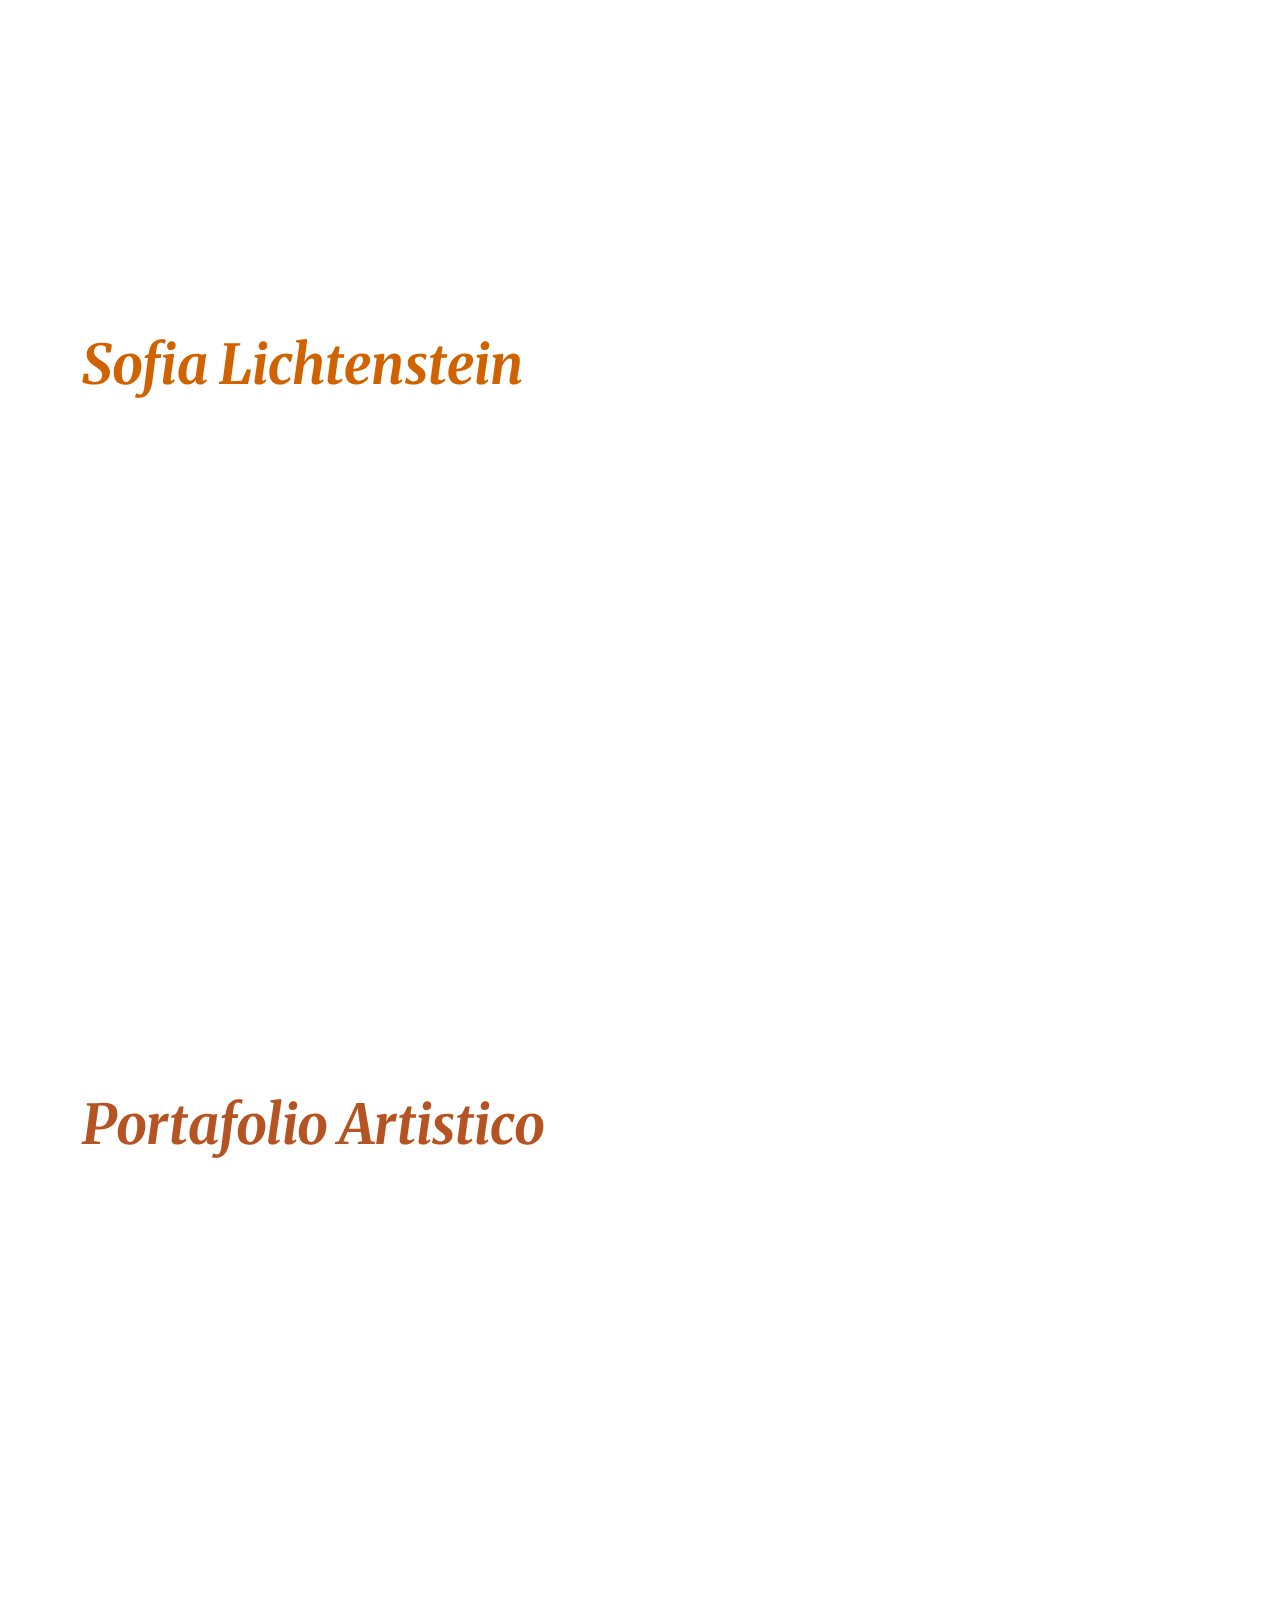
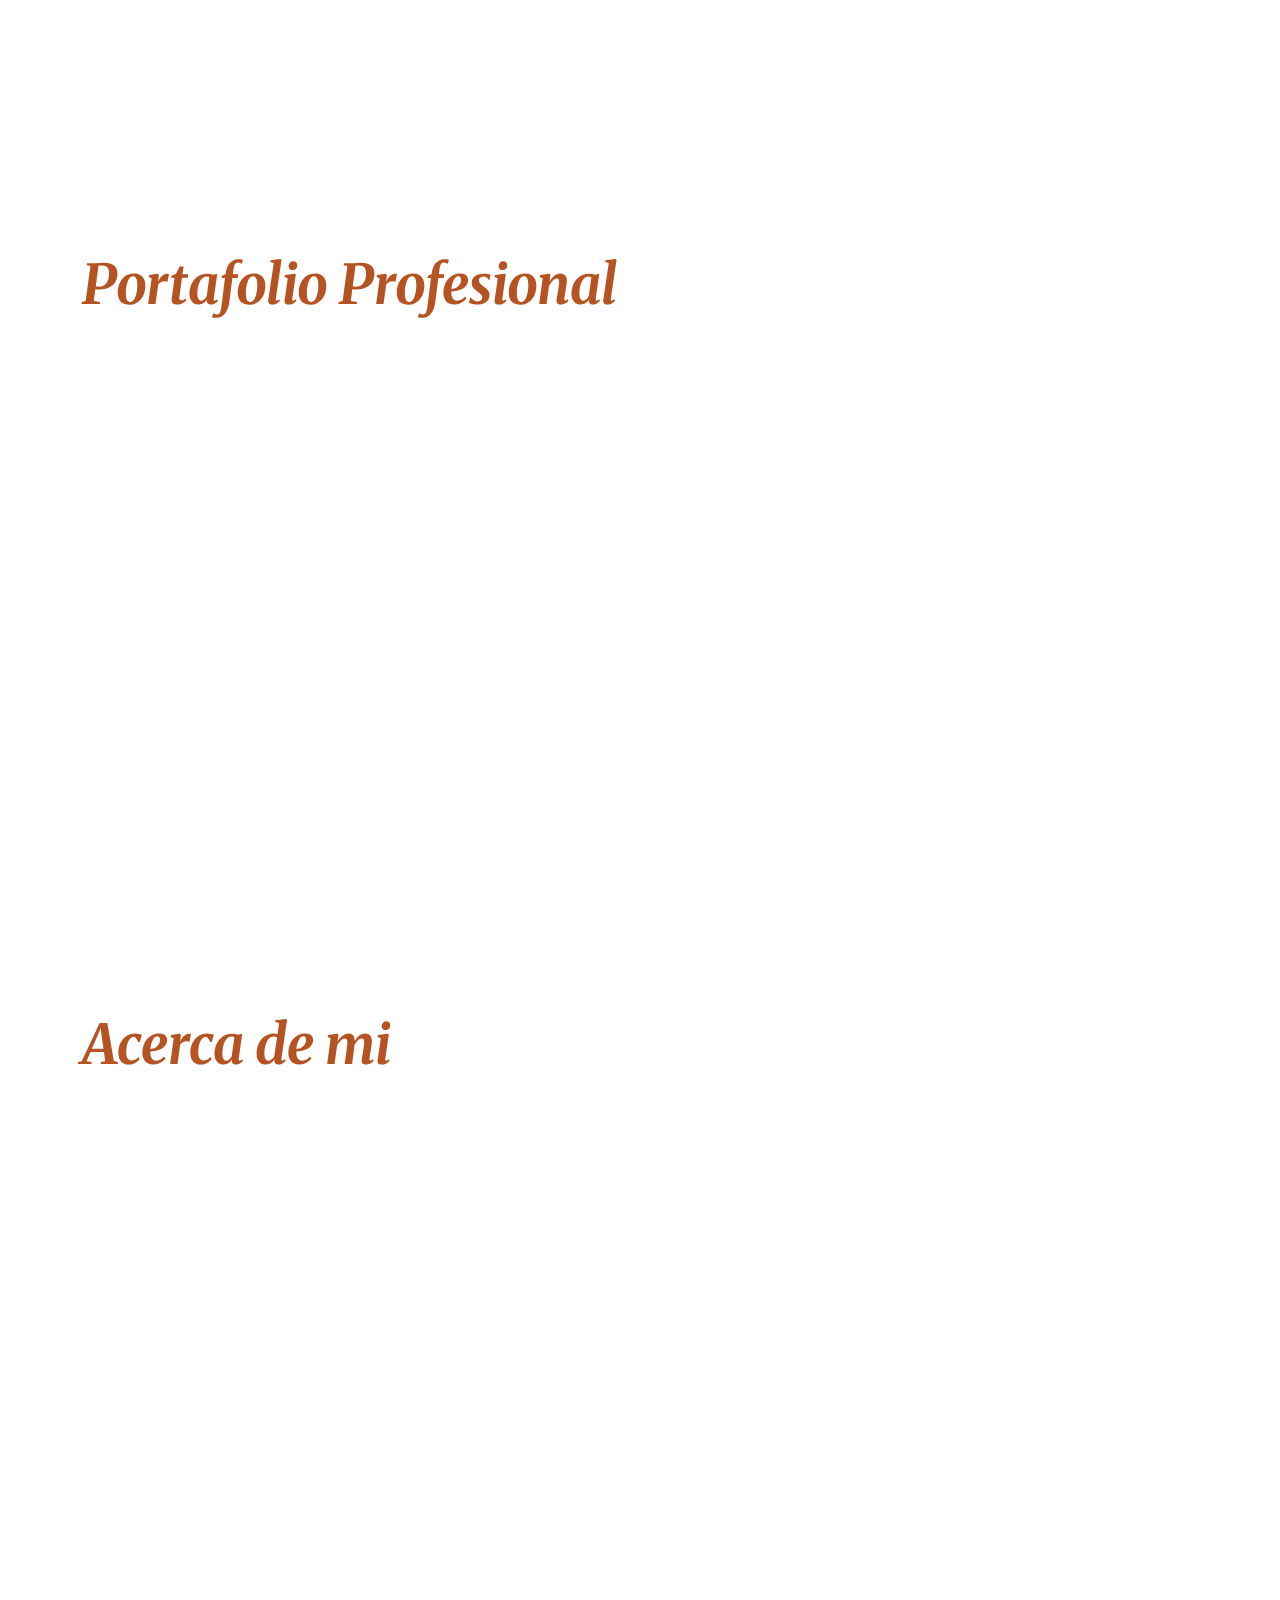
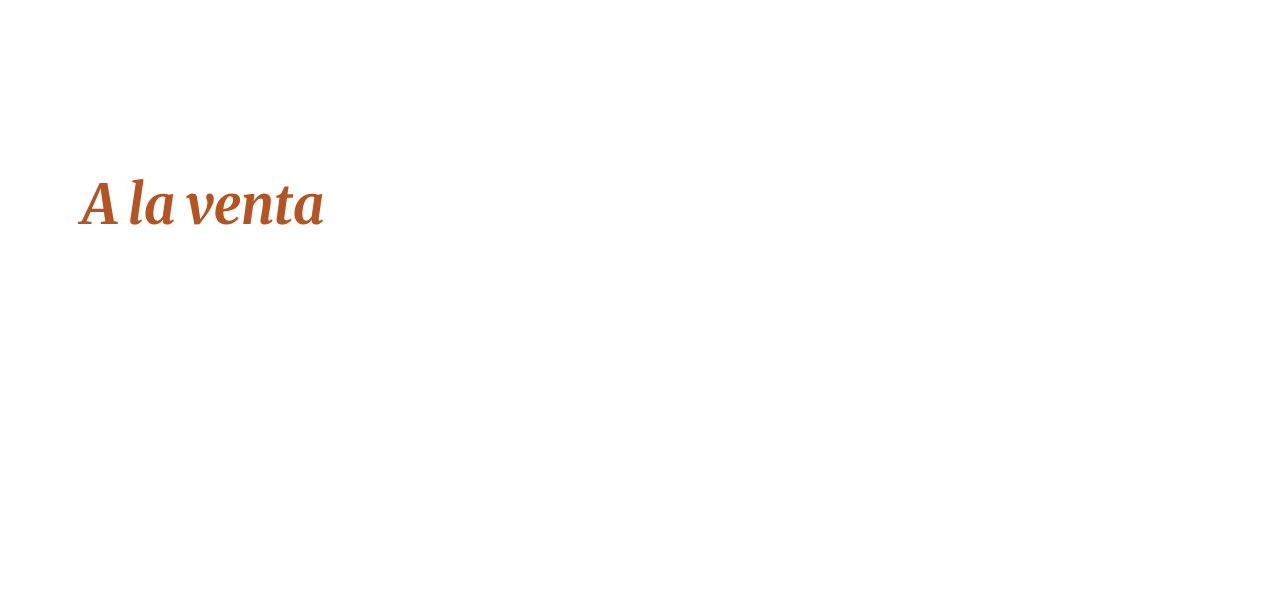
==== index.html @ 2794e17e "good improvement" ====
<!DOCTYPE html>
<html lang="en">
<head>
    <meta charset="UTF-8">
    <meta name="viewport" content="width=device-width, initial-scale=1.0">
    <title>Sofia Lichtenstein - Personal Website</title>
    <link rel="stylesheet" href="index.css">
    <style>
        @import url('https://fonts.googleapis.com/css2?family=EB+Garamond:ital@0;1&display=swap');
        @import url('https://fonts.googleapis.com/css2?family=Merriweather:wght@300&display=swap');
      </style>
</head>
<body>

    <section class="main-header">
        <h1 class="main-title">Sofia Lichtenstein</h1>
    </section>

    <section class="artistic-port">
        <h1 class="artistic-port-title"><a href="art-port.html">Portafolio Artistico</a></h1>
    </section>

    <section class="prof-port">
        <h1 class="prof-port-title"><a href="prof-port.html">Portafolio Profesional</a></h1>
    </section>

    <section class="about-me">
        <h1 class="about-me-title"><a>Acerca de mi</a></h1>
    </section>

    <section class="for-sale">
        <h1 class="for-sale-title"><a>A la venta</a></h1>
    </section>

</body>
</html>
---- index.css ----
* {
    font-style: italic;
}


.main-header {
    background: url(images/s-lich.jpg) center/cover;
    height: 720px;
    color: rgb(209, 98, 0); 
    padding: 20px;
}

.main-title{
    padding-top: 22%;
    padding-left: 5%;
    font-size: 55px;
    font-family: 'Merriweather', serif;
    text-shadow: 15px 3px 1px 1px rgba(0, 0, 0, 0.5);
}

.artistic-port {
    background: url(images/port-arts.JPEG) center/cover;
    height: 720px;
    color: #b55322;
    padding: 20px;
}

.artistic-port-title{

    padding-top: 22%;
    padding-left: 5%;
    font-size: 55px;
    font-family: 'Merriweather', serif;
    text-shadow: 15px 3px 1px 1px rgba(0, 0, 0, 0.5);
}

.prof-port {
    background: url(images/port-prof.JPG) center/cover;
    height: 720px;
    color: #b55322;
    padding: 20px;
}

.prof-port-title{

    padding-top: 22%;
    padding-left: 5%;
    font-size: 55px;
    font-family: 'Merriweather', serif;
    text-shadow: 15px 3px 1px 1px rgba(0, 0, 0, 0.5);
}

.about-me {
    background: url(images/about-me.JPEG) center/cover;
    height: 720px;
    color: #b55322;
    padding: 20px;

}

.about-me-title{

    padding-top: 22%;
    padding-left: 5%;
    font-size: 55px;
    font-family: 'Merriweather', serif;
    text-shadow: 15px 3px 1px 1px rgba(0, 0, 0, 0.5);
}

.for-sale {
    background: url(images/for-sale.JPG) center/cover;
    height: 720px;
    color: #b55322;
    padding: 20px;
}

.for-sale-title{

    padding-top: 22%;
    padding-left: 5%;
    font-size: 55px;
    font-family: 'Merriweather', serif;
    text-shadow: 15px 3px 1px 1px rgba(0, 0, 0, 0.5);
}
body, html {
    margin: 0;
    padding: 0;
  }


@media only screen and (max-width: 600px) {
    .section {
        height: auto;
        padding: 10px;
    }

    /* Adjust other styles as needed for mobile */
    .artistic-port-title, .prof-port-title, .about-me-title, .for-sale-title {
        padding-top: 10%;
        padding-left: 2%;
        font-size: 50px;
    }
    .main-title {
        padding-top: 10%;
        padding-left: 2%;
        font-size: 50px;
    }
}

a {
    text-decoration: none;
    color: inherit;
    transition: color 0.3s ease;
  }

  a:hover {
    color: #007bff;
    cursor: pointer;
  }
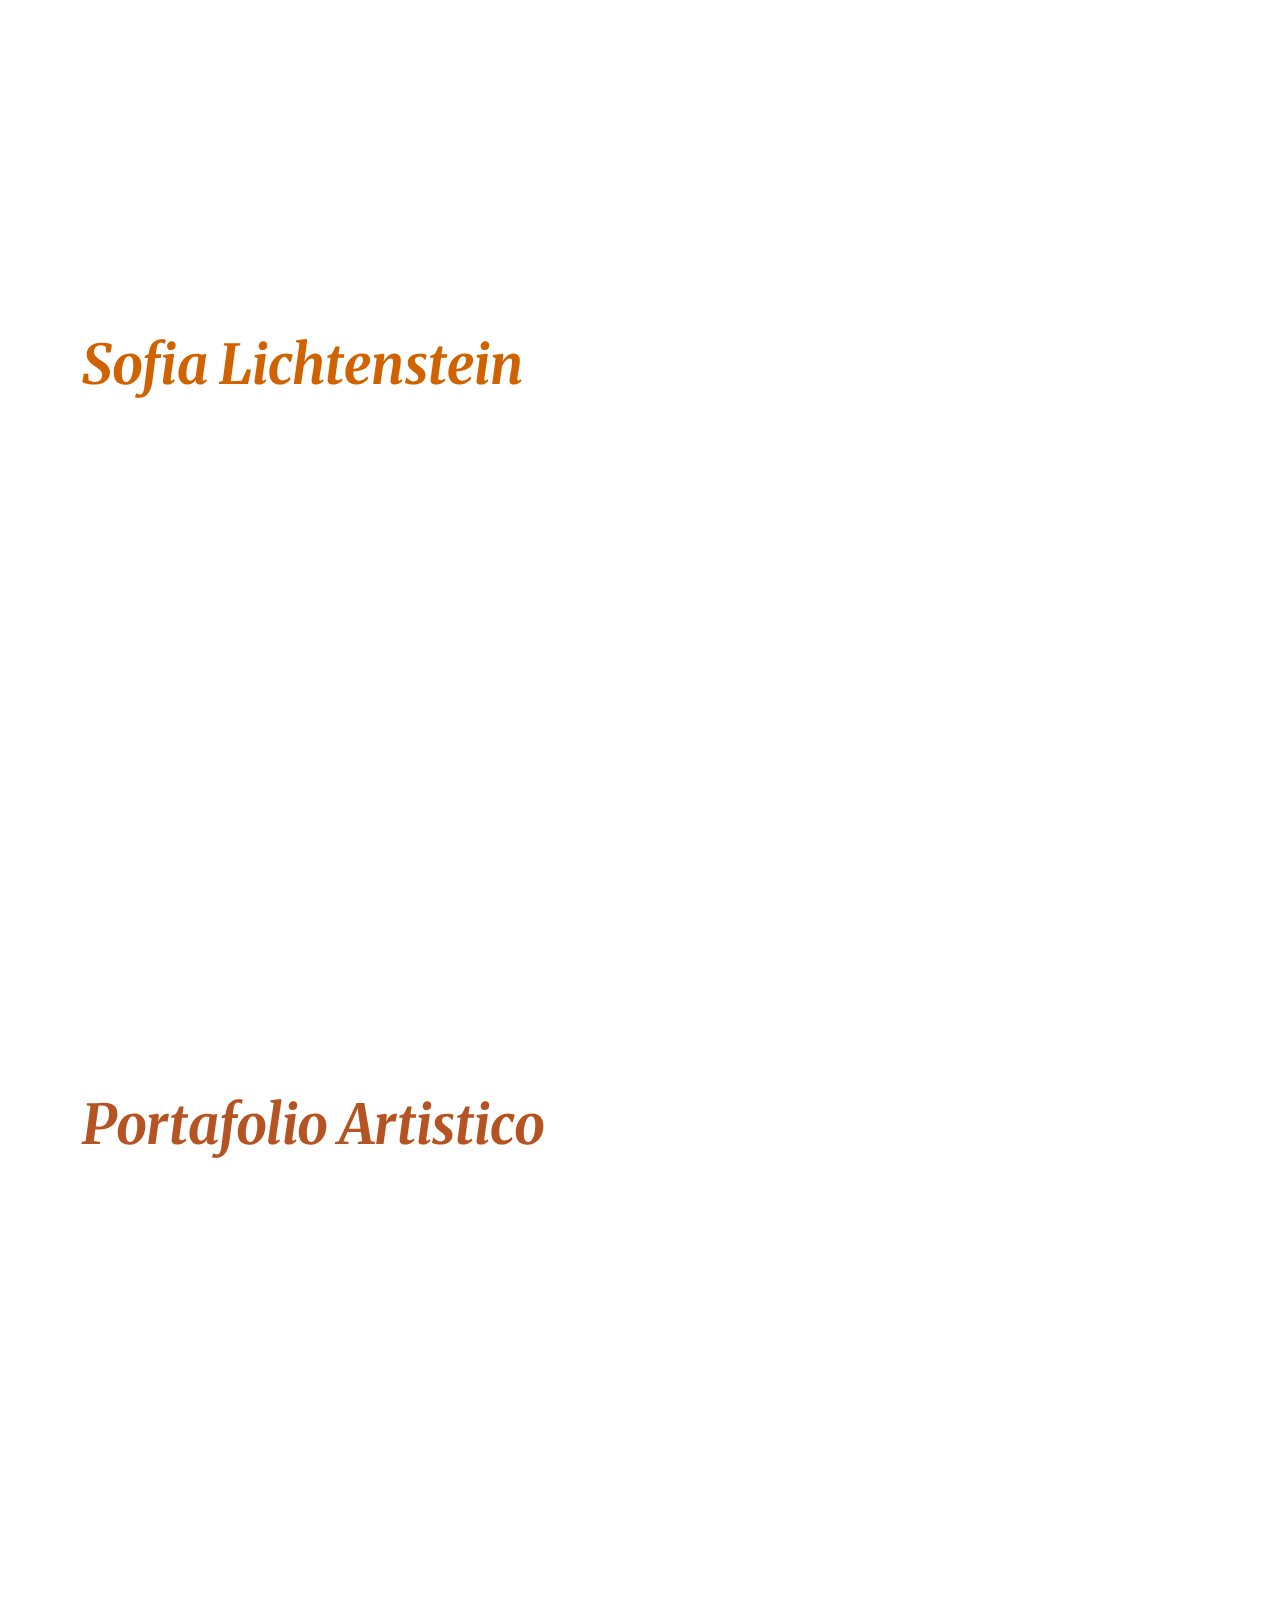
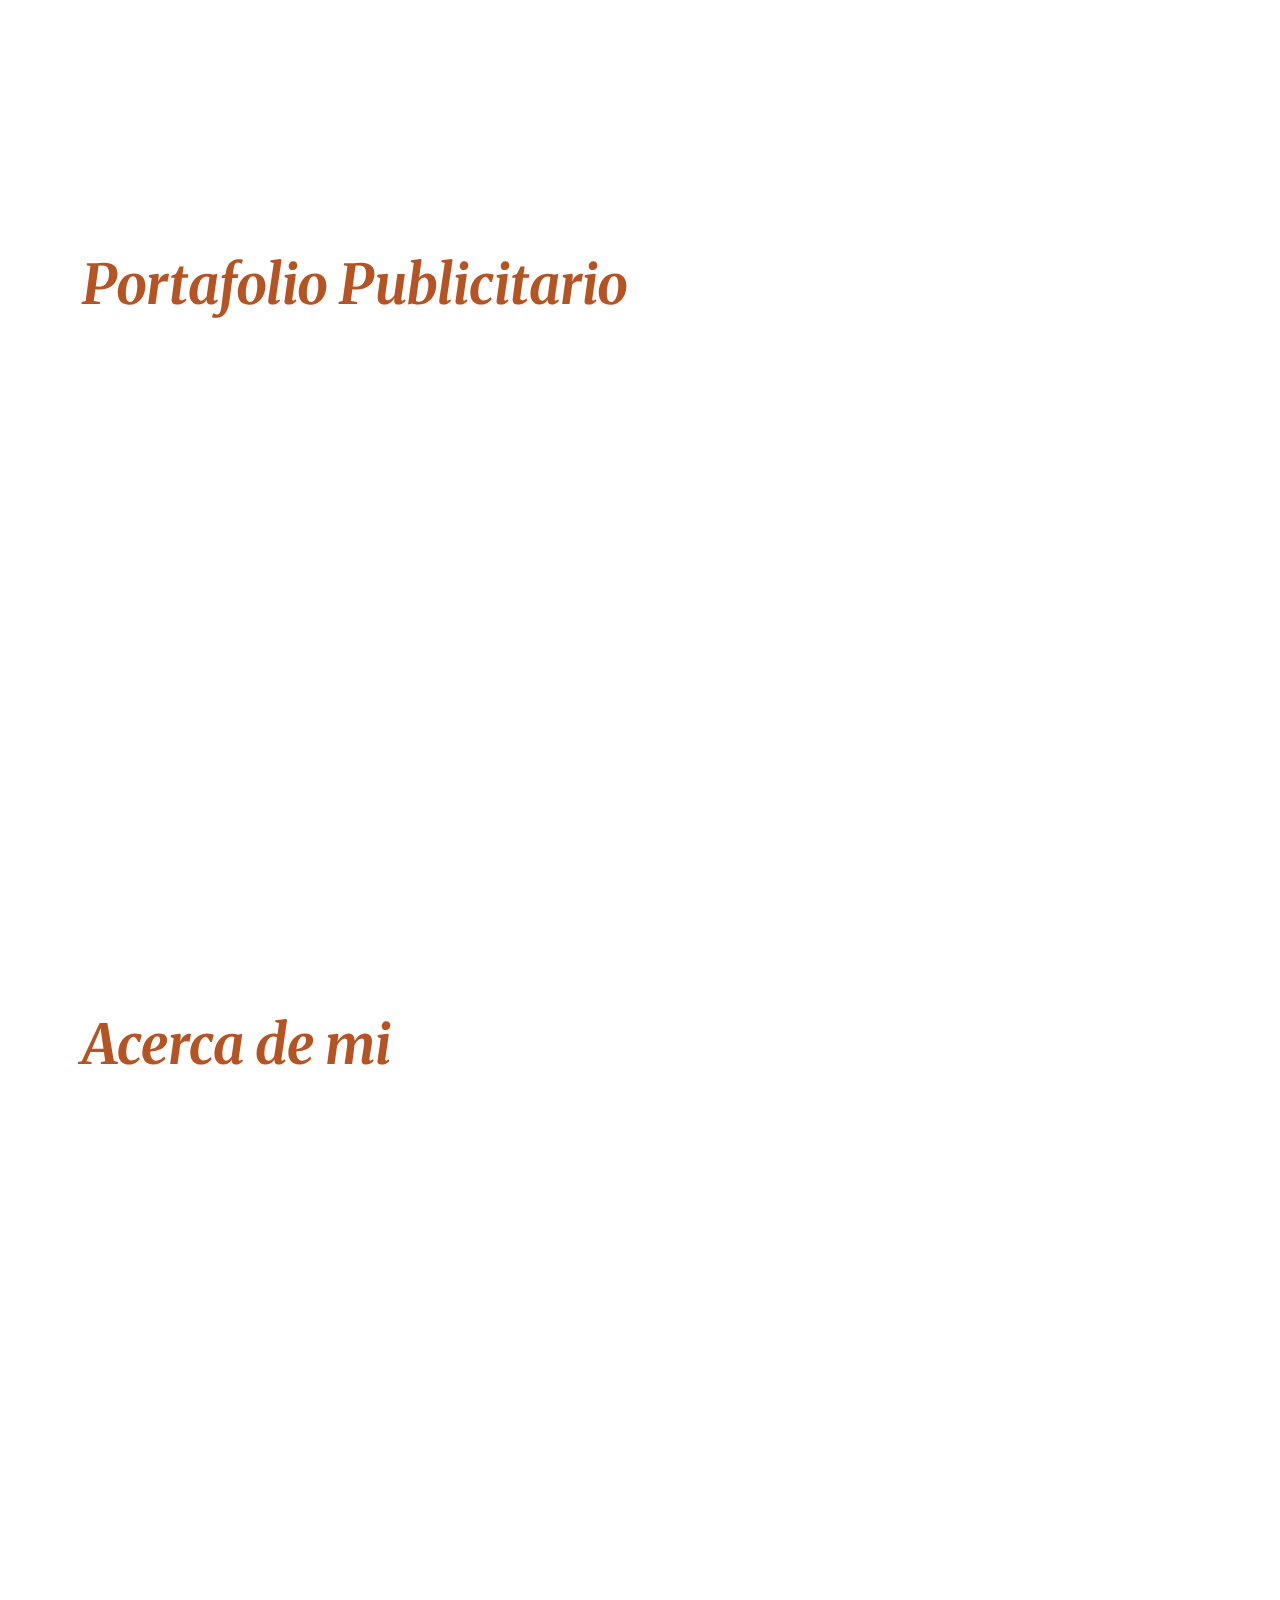
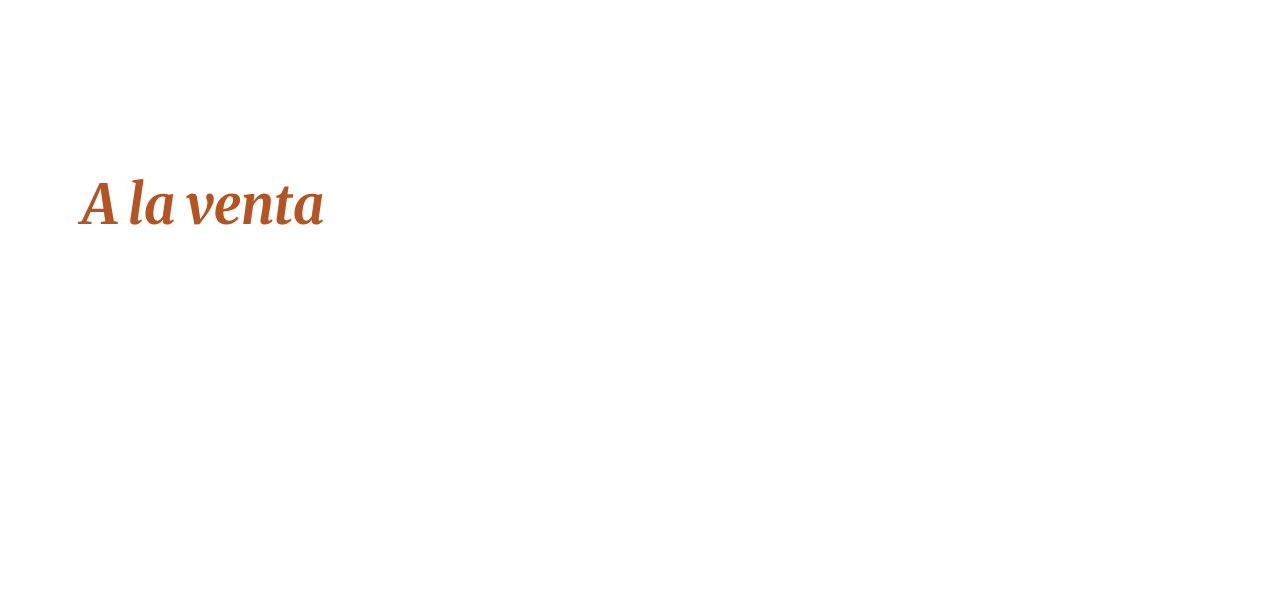
==== commit 0ab95dbc: "ajam" ====
--- a/index.html
+++ b/index.html
@@ -21,7 +21,7 @@
     </section>
 
     <section class="prof-port">
-        <h1 class="prof-port-title"><a href="prof-port.html">Portafolio Profesional</a></h1>
+        <h1 class="prof-port-title"><a href="pub-port.html">Portafolio Publicitario</a></h1>
     </section>
 
     <section class="about-me">
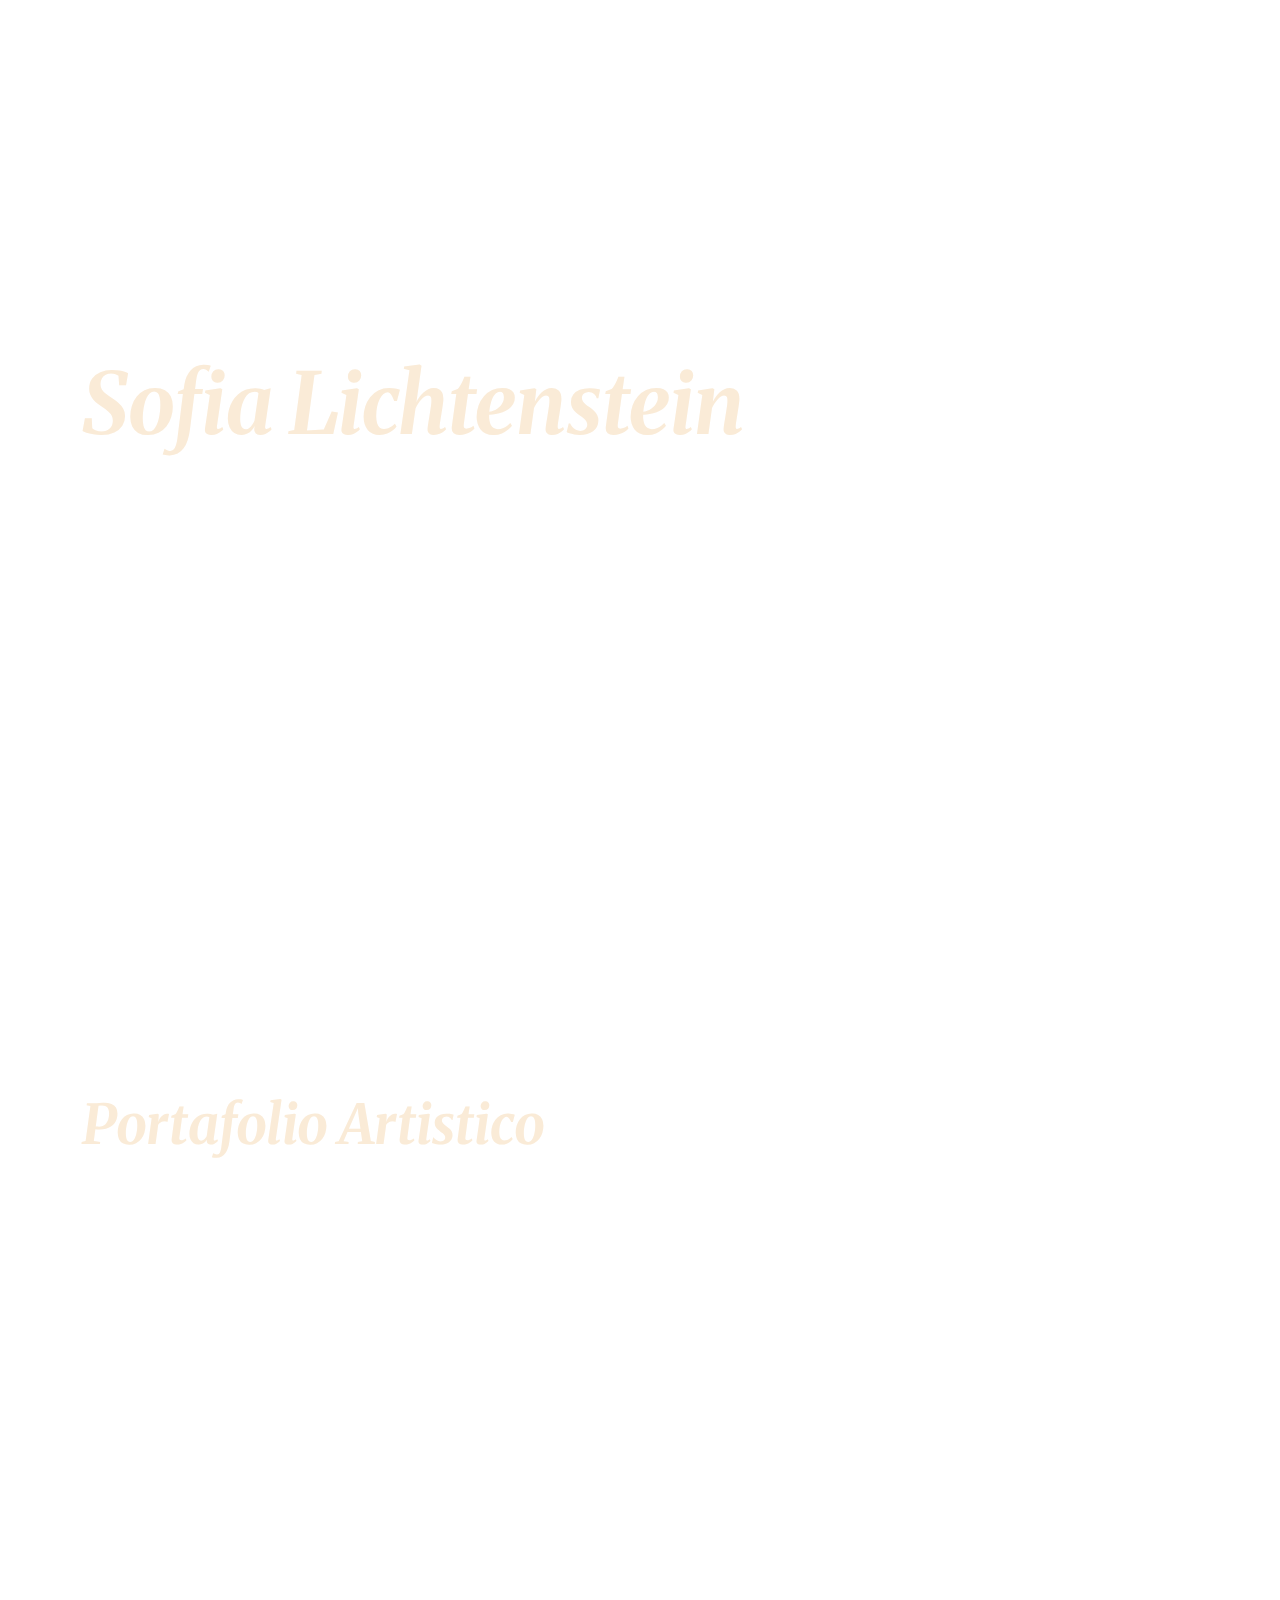
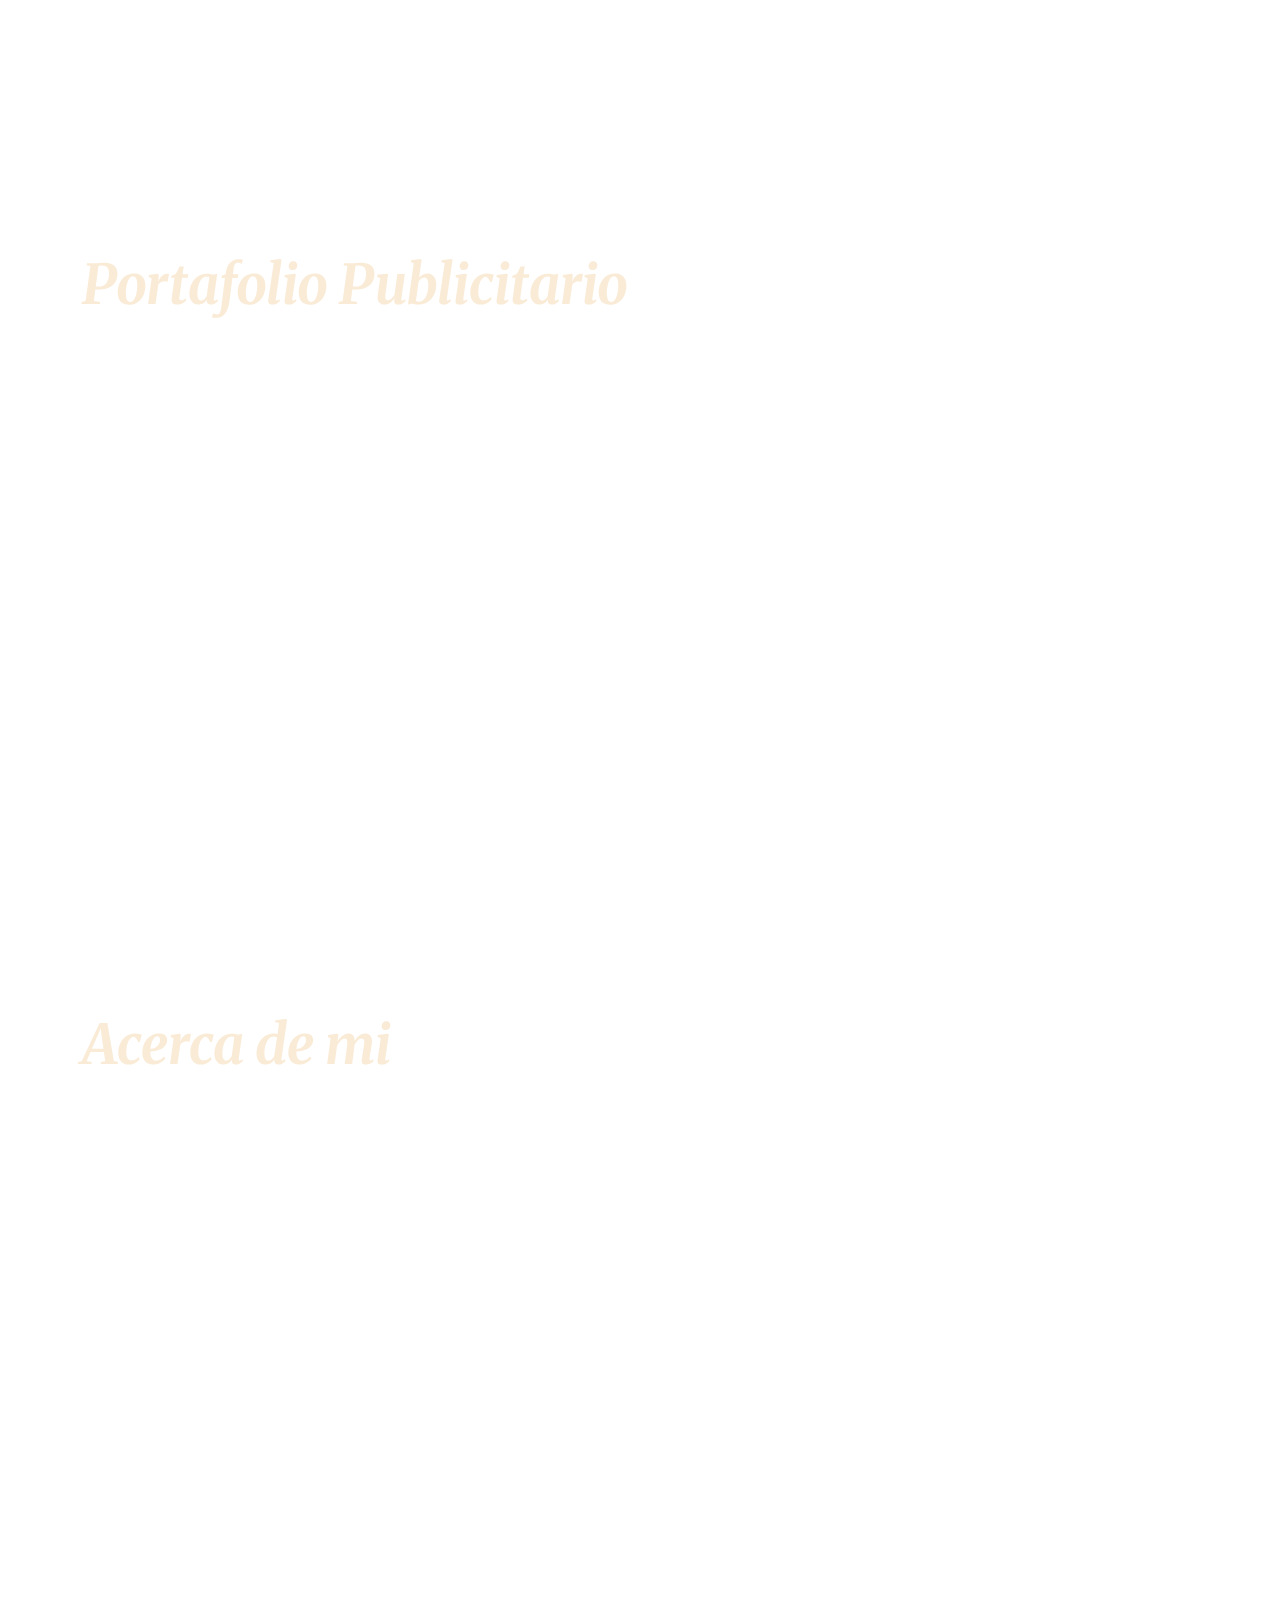
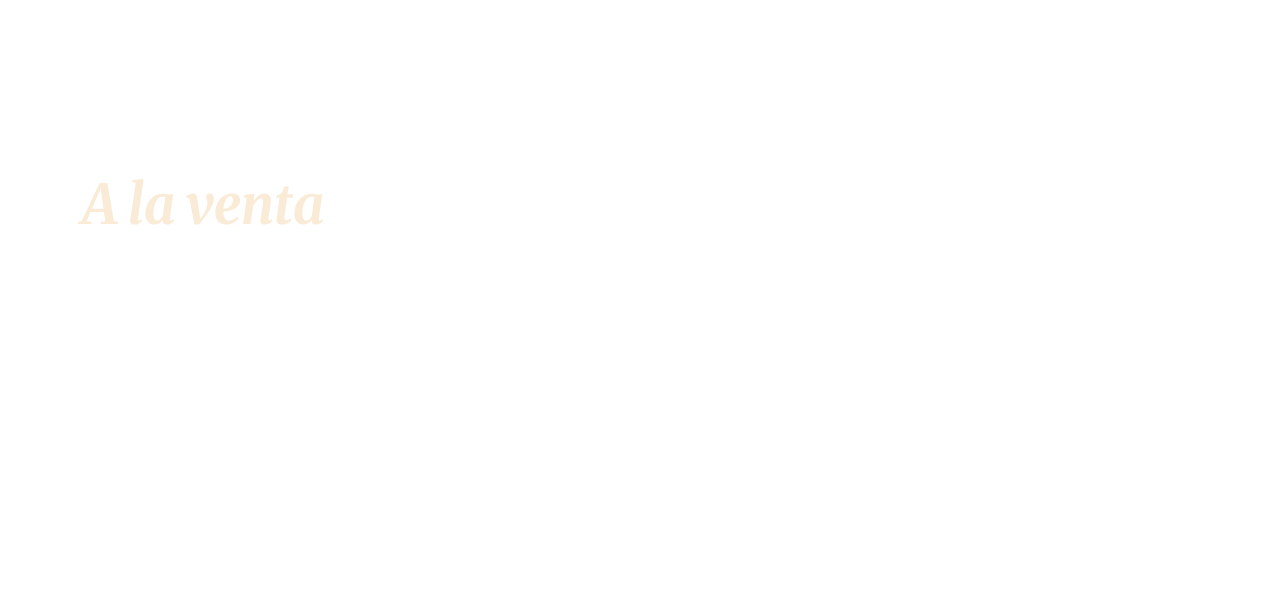
==== commit aefc5b00: "gi" ====
--- a/index.html
+++ b/index.html
@@ -25,11 +25,11 @@
     </section>
 
     <section class="about-me">
-        <h1 class="about-me-title"><a>Acerca de mi</a></h1>
+        <h1 class="about-me-title"><a href="about-me.html">Acerca de mi</a></h1>
     </section>
 
     <section class="for-sale">
-        <h1 class="for-sale-title"><a>A la venta</a></h1>
+        <h1 class="for-sale-title"><a href="for-sale.html">A la venta</a></h1>
     </section>
 
 </body>
--- a/index.css
+++ b/index.css
@@ -6,14 +6,14 @@
 .main-header {
     background: url(images/s-lich.jpg) center/cover;
     height: 720px;
-    color: rgb(209, 98, 0); 
+    color: #faebd7; 
     padding: 20px;
 }
 
 .main-title{
     padding-top: 22%;
     padding-left: 5%;
-    font-size: 55px;
+    font-size: 85px;
     font-family: 'Merriweather', serif;
     text-shadow: 15px 3px 1px 1px rgba(0, 0, 0, 0.5);
 }
@@ -21,7 +21,7 @@
 .artistic-port {
     background: url(images/port-arts.JPEG) center/cover;
     height: 720px;
-    color: #b55322;
+    color: #faebd7;
     padding: 20px;
 }
 
@@ -37,7 +37,7 @@
 .prof-port {
     background: url(images/port-prof.JPG) center/cover;
     height: 720px;
-    color: #b55322;
+    color: #faebd7;
     padding: 20px;
 }
 
@@ -53,7 +53,7 @@
 .about-me {
     background: url(images/about-me.JPEG) center/cover;
     height: 720px;
-    color: #b55322;
+    color: #faebd7;
     padding: 20px;
 
 }
@@ -70,7 +70,7 @@
 .for-sale {
     background: url(images/for-sale.JPG) center/cover;
     height: 720px;
-    color: #b55322;
+    color: #faebd7;
     padding: 20px;
 }
 
@@ -114,6 +114,6 @@
   }
 
   a:hover {
-    color: #007bff;
+    color: #0056b2;
     cursor: pointer;
   }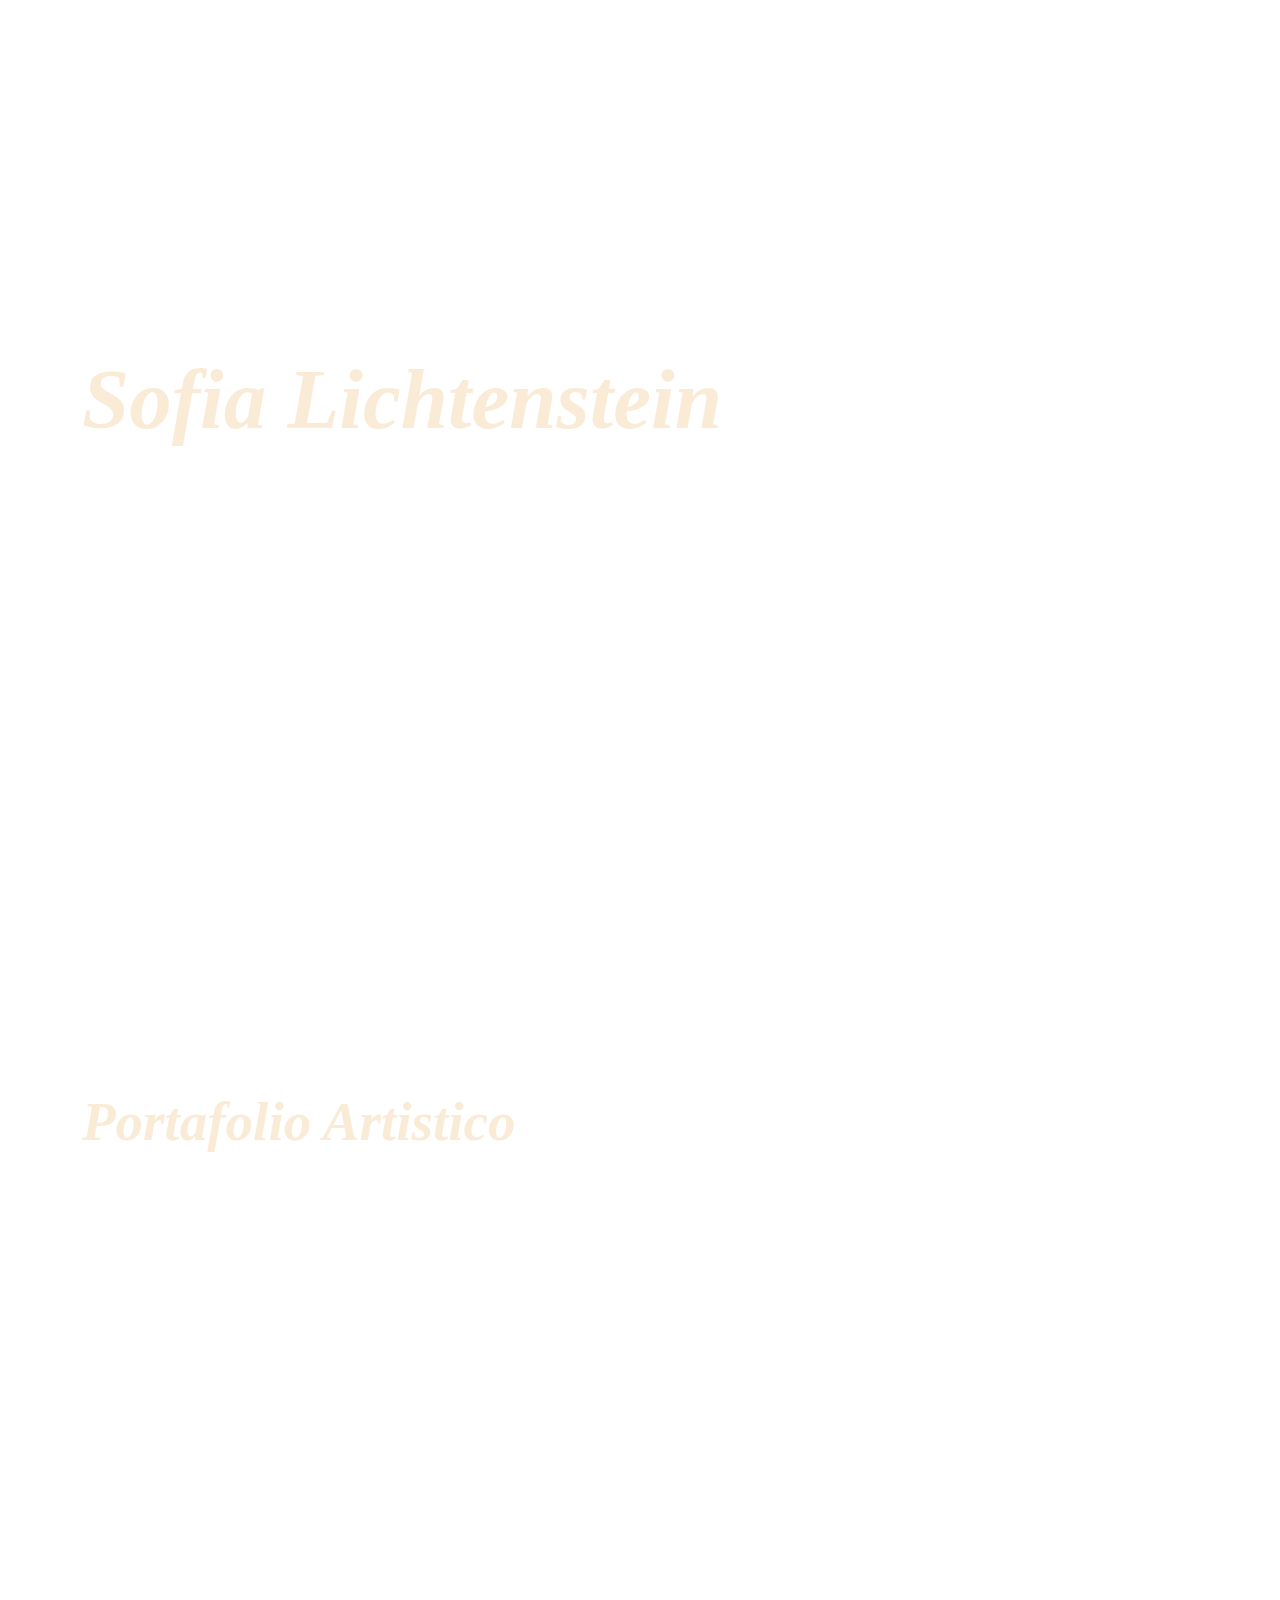
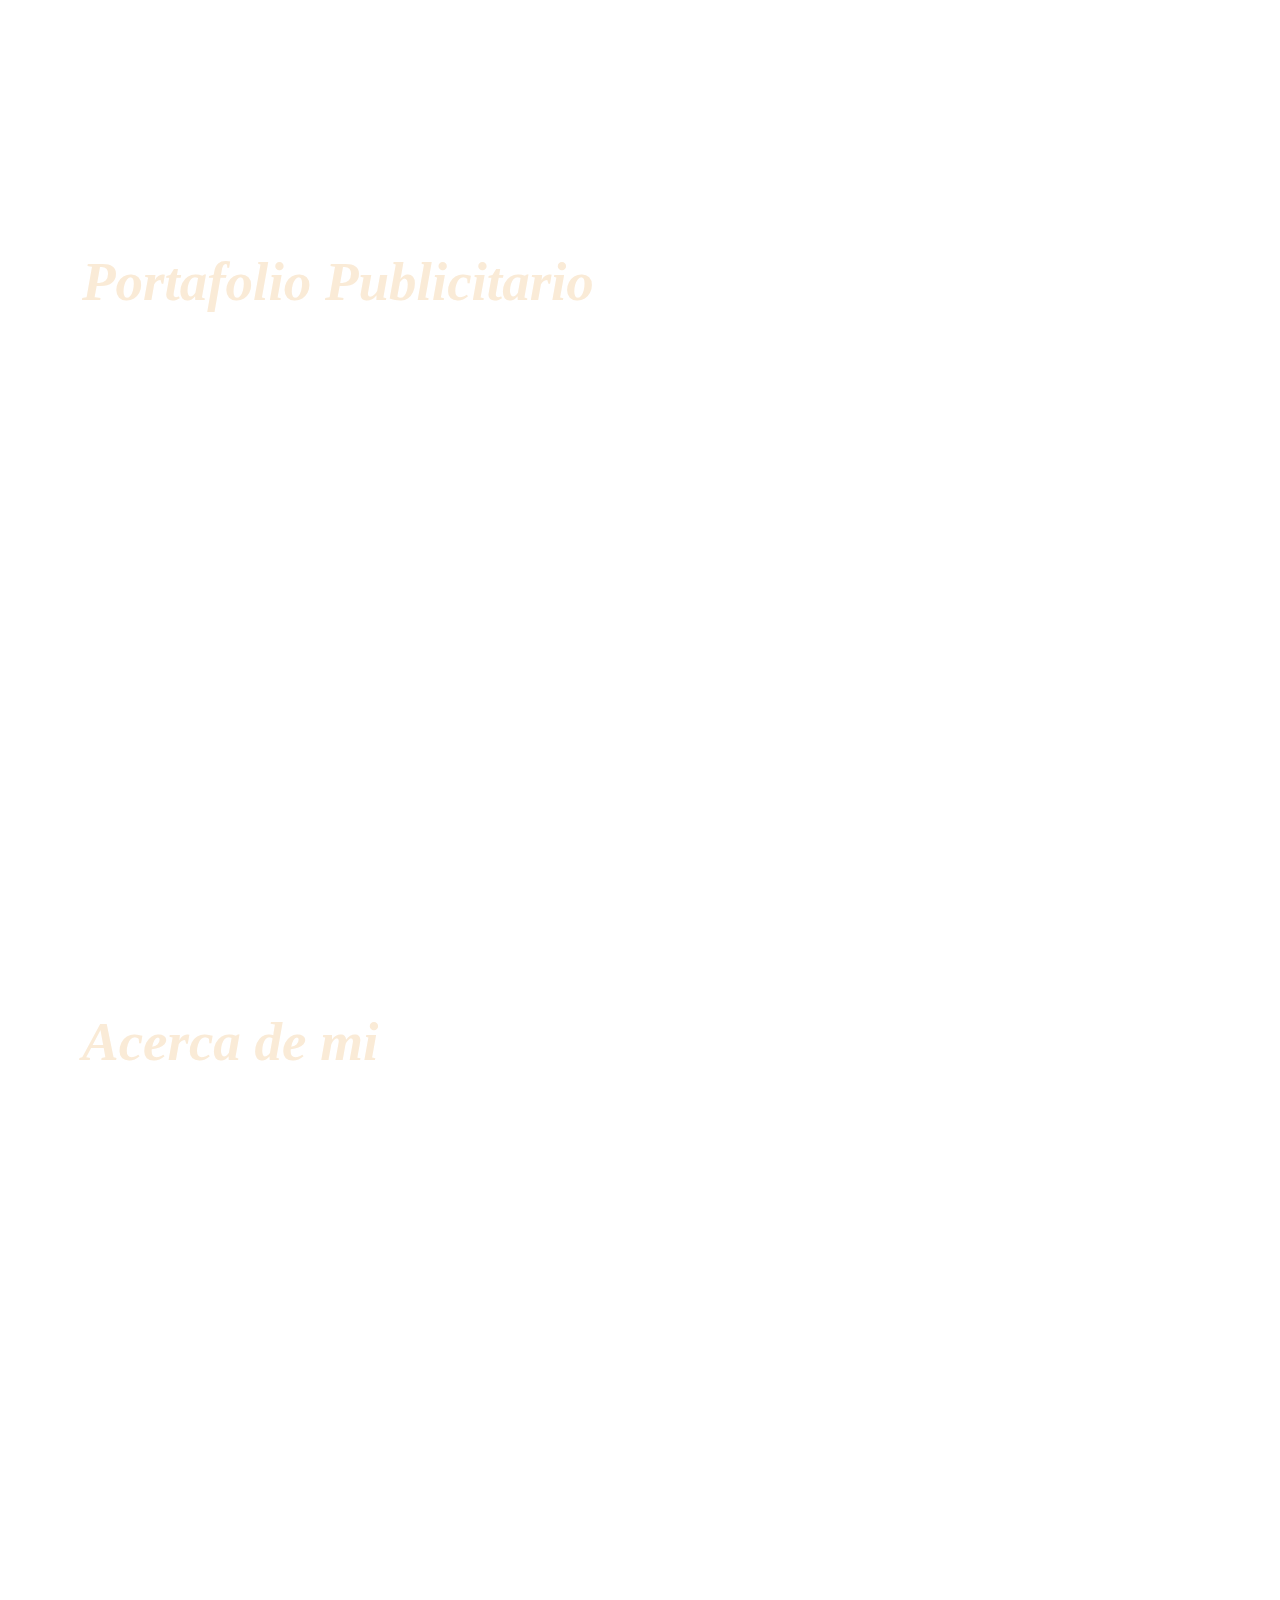
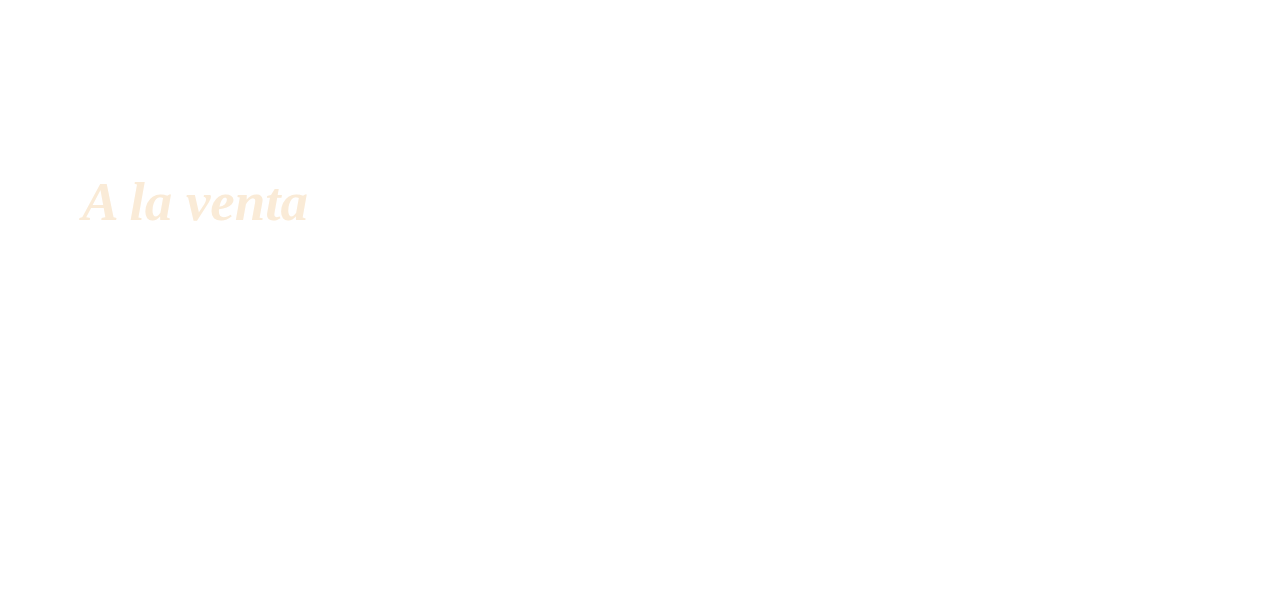
==== commit 18a934cd: "." ====
--- a/index.html
+++ b/index.html
@@ -11,6 +11,8 @@
       </style>
 </head>
 <body>
+
+    <div id="preloader"></div>
 
     <section class="main-header">
         <h1 class="main-title">Sofia Lichtenstein</h1>
@@ -32,5 +34,12 @@
         <h1 class="for-sale-title"><a href="for-sale.html">A la venta</a></h1>
     </section>
 
+    <script>
+        var loader = document.getElementById("preloader");
+        window.addEventListener("load", function(){
+            loader.style.display = "none";
+        })
+    </script>
+
 </body>
 </html>
--- a/index.css
+++ b/index.css
@@ -1,5 +1,10 @@
 * {
     font-style: italic;
+}
+
+@font-face {
+    font-family: BlackMango;
+    src: url(BlackMango-SemiBold.otf);
 }
 
 
@@ -14,7 +19,7 @@
     padding-top: 22%;
     padding-left: 5%;
     font-size: 85px;
-    font-family: 'Merriweather', serif;
+    font-family: BlackMango, serif;
     text-shadow: 15px 3px 1px 1px rgba(0, 0, 0, 0.5);
 }
 
@@ -30,7 +35,7 @@
     padding-top: 22%;
     padding-left: 5%;
     font-size: 55px;
-    font-family: 'Merriweather', serif;
+    font-family: BlackMango, serif;
     text-shadow: 15px 3px 1px 1px rgba(0, 0, 0, 0.5);
 }
 
@@ -46,7 +51,7 @@
     padding-top: 22%;
     padding-left: 5%;
     font-size: 55px;
-    font-family: 'Merriweather', serif;
+    font-family: BlackMango, serif;
     text-shadow: 15px 3px 1px 1px rgba(0, 0, 0, 0.5);
 }
 
@@ -63,12 +68,12 @@
     padding-top: 22%;
     padding-left: 5%;
     font-size: 55px;
-    font-family: 'Merriweather', serif;
+    font-family: BlackMango, serif;
     text-shadow: 15px 3px 1px 1px rgba(0, 0, 0, 0.5);
 }
 
 .for-sale {
-    background: url(images/for-sale.JPG) center/cover;
+    background: url(images/for-sale-2.jpg ) center/cover;
     height: 720px;
     color: #faebd7;
     padding: 20px;
@@ -79,13 +84,23 @@
     padding-top: 22%;
     padding-left: 5%;
     font-size: 55px;
-    font-family: 'Merriweather', serif;
+    font-family: BlackMango, serif;
     text-shadow: 15px 3px 1px 1px rgba(0, 0, 0, 0.5);
 }
 body, html {
     margin: 0;
     padding: 0;
   }
+
+
+#preloader{
+    background: #000 url(images/Spinner-2s-200px.gif) no-repeat center;
+    background-size: 5%;
+    height: 100vh;
+    width: 100%;
+    position: fixed;
+    z-index: 100;
+}
 
 
 @media only screen and (max-width: 600px) {
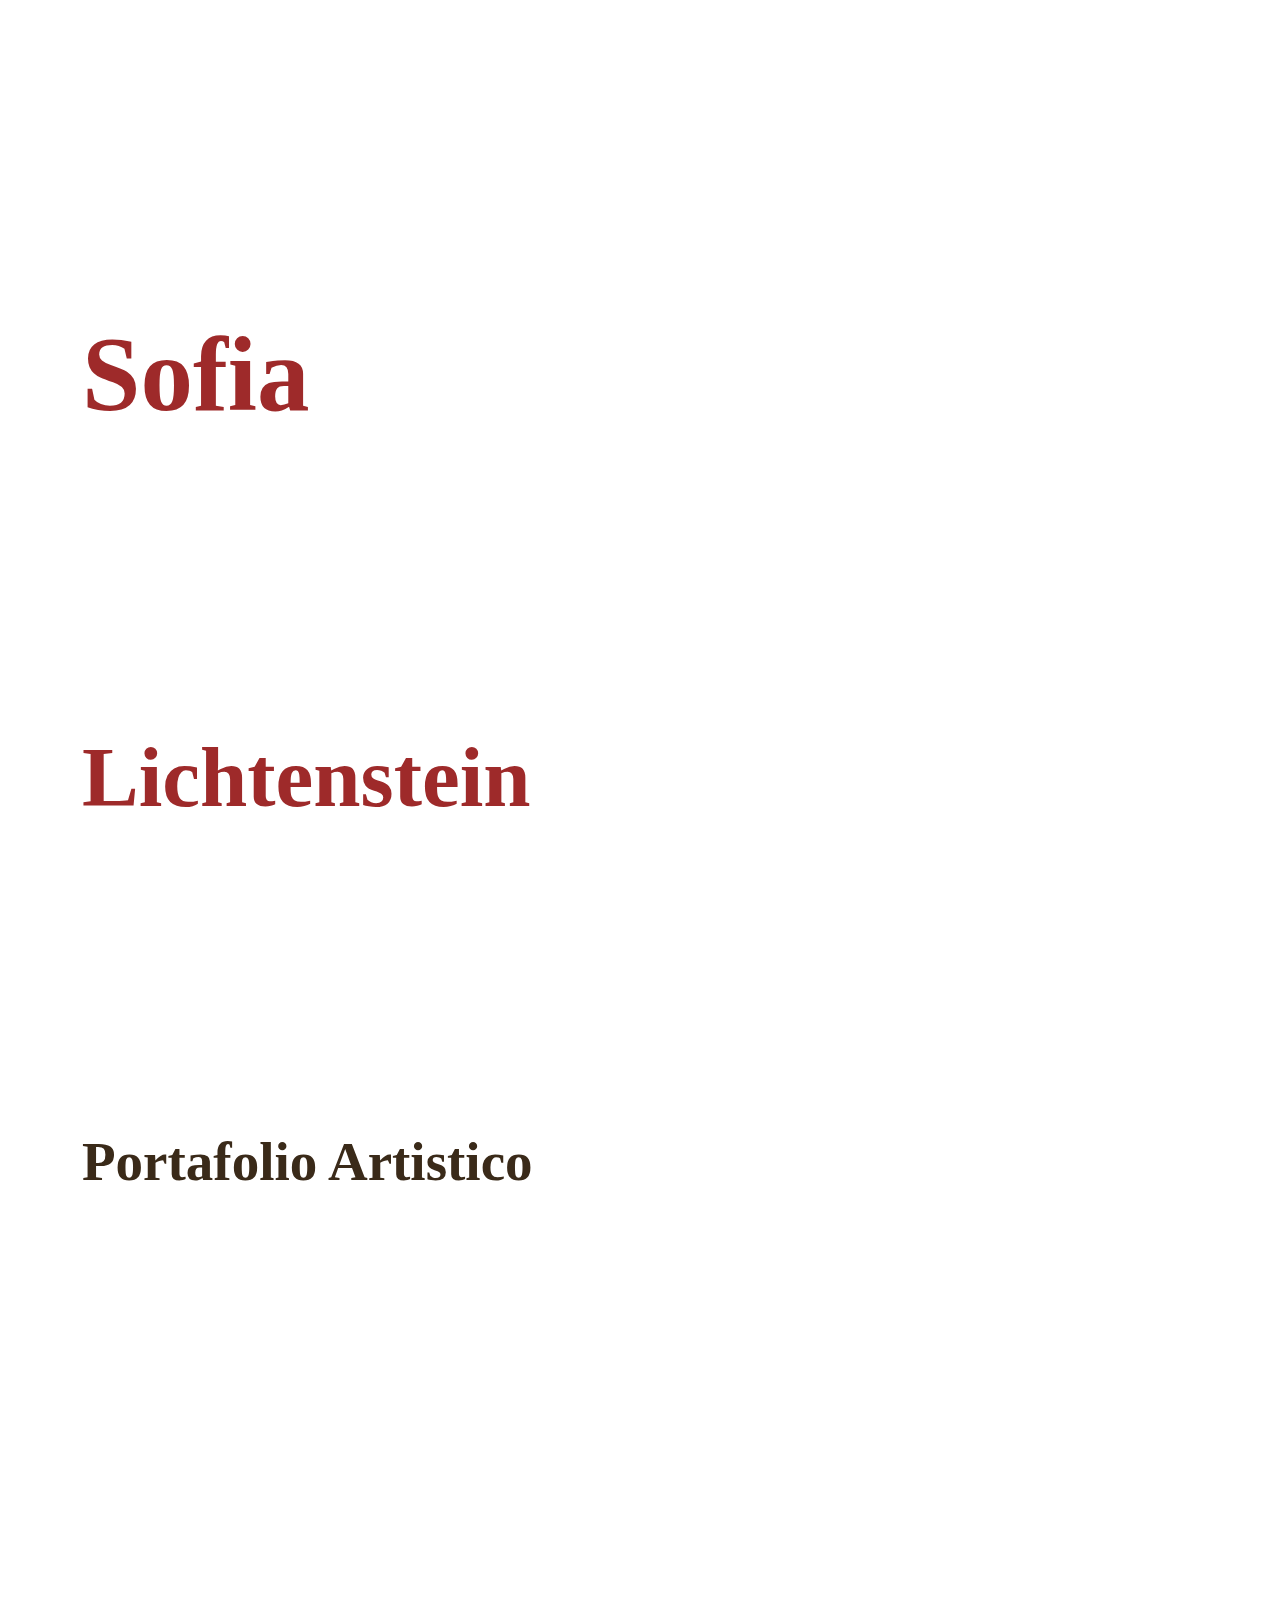
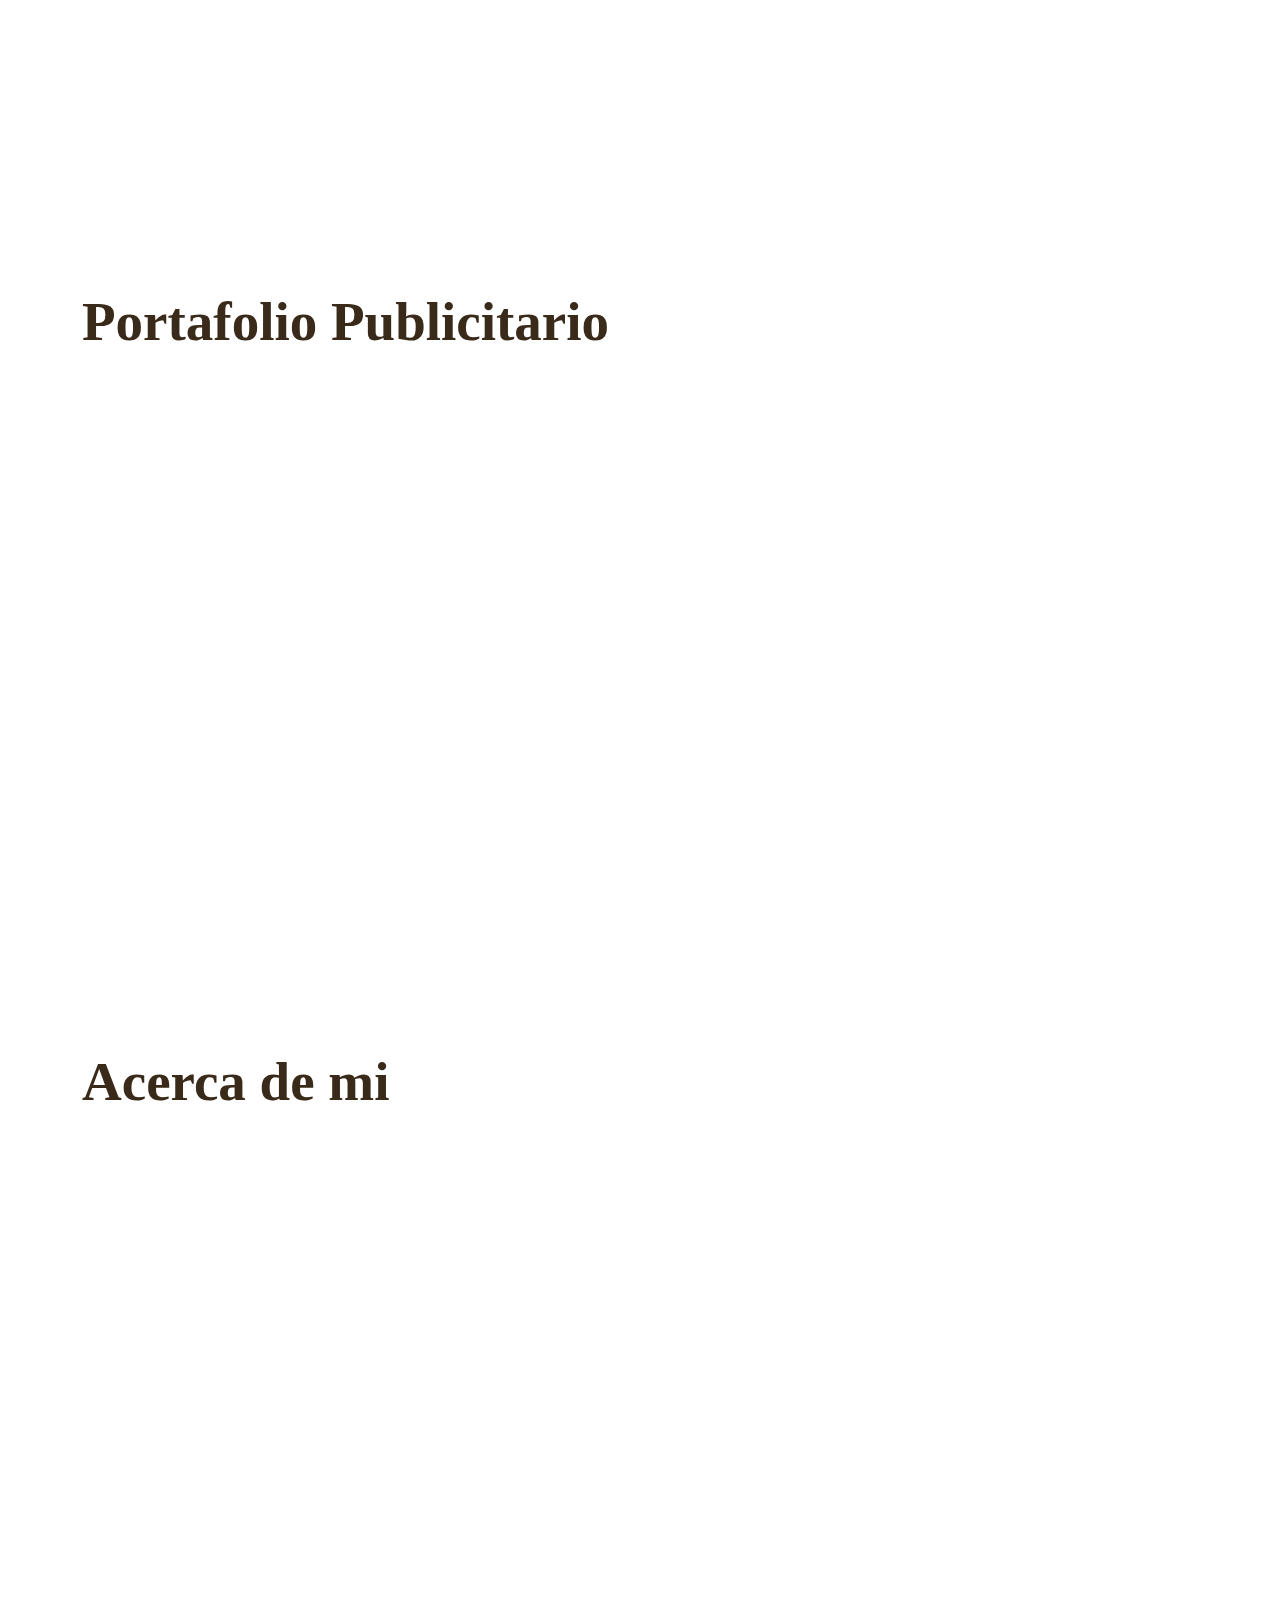
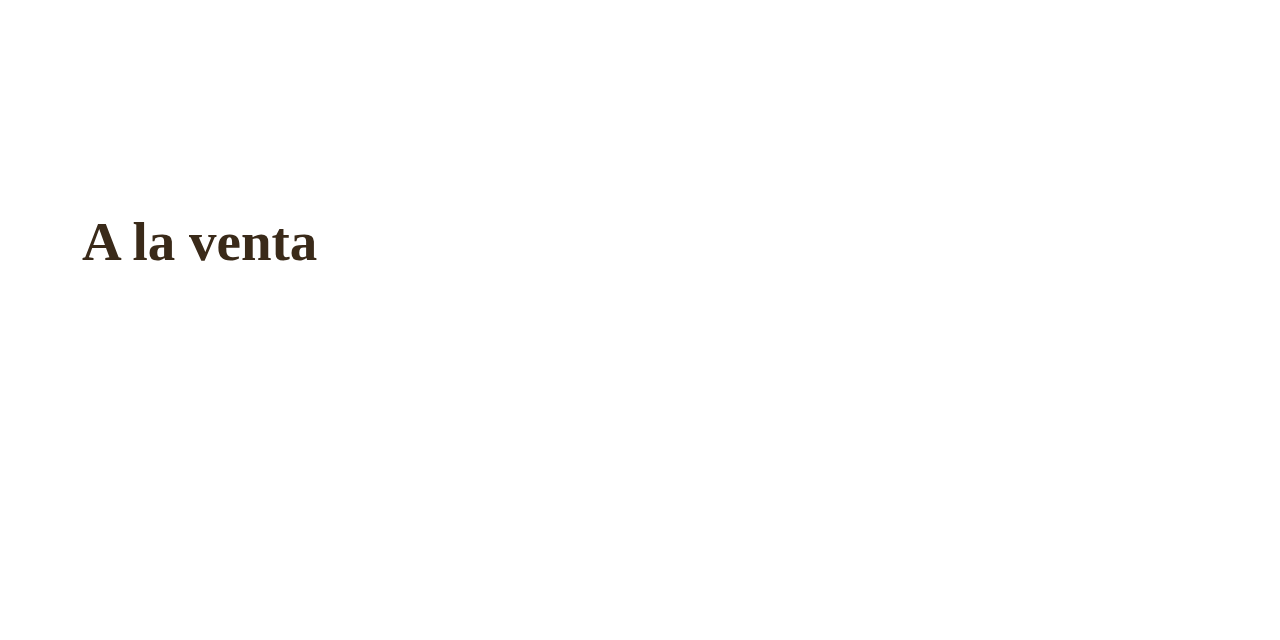
==== commit 6cbe063a: "." ====
--- a/index.html
+++ b/index.html
@@ -15,7 +15,8 @@
     <div id="preloader"></div>
 
     <section class="main-header">
-        <h1 class="main-title">Sofia Lichtenstein</h1>
+        <h1 class="main-name">Sofia<h1>
+        <h1 class="main-title"> Lichtenstein</h1>
     </section>
 
     <section class="artistic-port">
--- a/index.css
+++ b/index.css
@@ -1,5 +1,5 @@
 * {
-    font-style: italic;
+    -webkit-tap-highlight-color:rgba(0, 0, 0, 0);
 }
 
 @font-face {
@@ -10,23 +10,32 @@
 
 .main-header {
     background: url(images/s-lich.jpg) center/cover;
-    height: 720px;
-    color: #faebd7; 
+    height: 760px;
+    color: #9e2a2a; 
     padding: 20px;
 }
 
+.main-name{
+    padding-top: 18%;
+    padding-left: 5%;
+    font-size: 105px;
+    font-family: BlackMango, serif;
+    text-shadow: 15px 3px 1px 1px rgba(0, 0, 0, 0.5);
+}
+
 .main-title{
-    padding-top: 22%;
+    padding-top: 18%;
     padding-left: 5%;
     font-size: 85px;
     font-family: BlackMango, serif;
     text-shadow: 15px 3px 1px 1px rgba(0, 0, 0, 0.5);
 }
 
+
 .artistic-port {
     background: url(images/port-arts.JPEG) center/cover;
     height: 720px;
-    color: #faebd7;
+    color: #3a2a19;
     padding: 20px;
 }
 
@@ -42,7 +51,7 @@
 .prof-port {
     background: url(images/port-prof.JPG) center/cover;
     height: 720px;
-    color: #faebd7;
+    color: #3a2a19;
     padding: 20px;
 }
 
@@ -58,7 +67,7 @@
 .about-me {
     background: url(images/about-me.JPEG) center/cover;
     height: 720px;
-    color: #faebd7;
+    color: #3a2a19;
     padding: 20px;
 
 }
@@ -75,7 +84,7 @@
 .for-sale {
     background: url(images/for-sale-2.jpg ) center/cover;
     height: 720px;
-    color: #faebd7;
+    color: #3a2a19;
     padding: 20px;
 }
 
@@ -95,7 +104,7 @@
 
 #preloader{
     background: #000 url(images/Spinner-2s-200px.gif) no-repeat center;
-    background-size: 5%;
+    background-size: 25%;
     height: 100vh;
     width: 100%;
     position: fixed;
@@ -116,9 +125,15 @@
         font-size: 50px;
     }
     .main-title {
-        padding-top: 10%;
+        padding-top: 0;
         padding-left: 2%;
         font-size: 50px;
+    }
+    .main-name {
+        padding-bottom: 0;
+        padding-top: 4%;
+        padding-left: 2%;
+        font-size: 65px;
     }
 }
 
@@ -129,6 +144,6 @@
   }
 
   a:hover {
-    color: #0056b2;
+    color: #00366f;
     cursor: pointer;
   }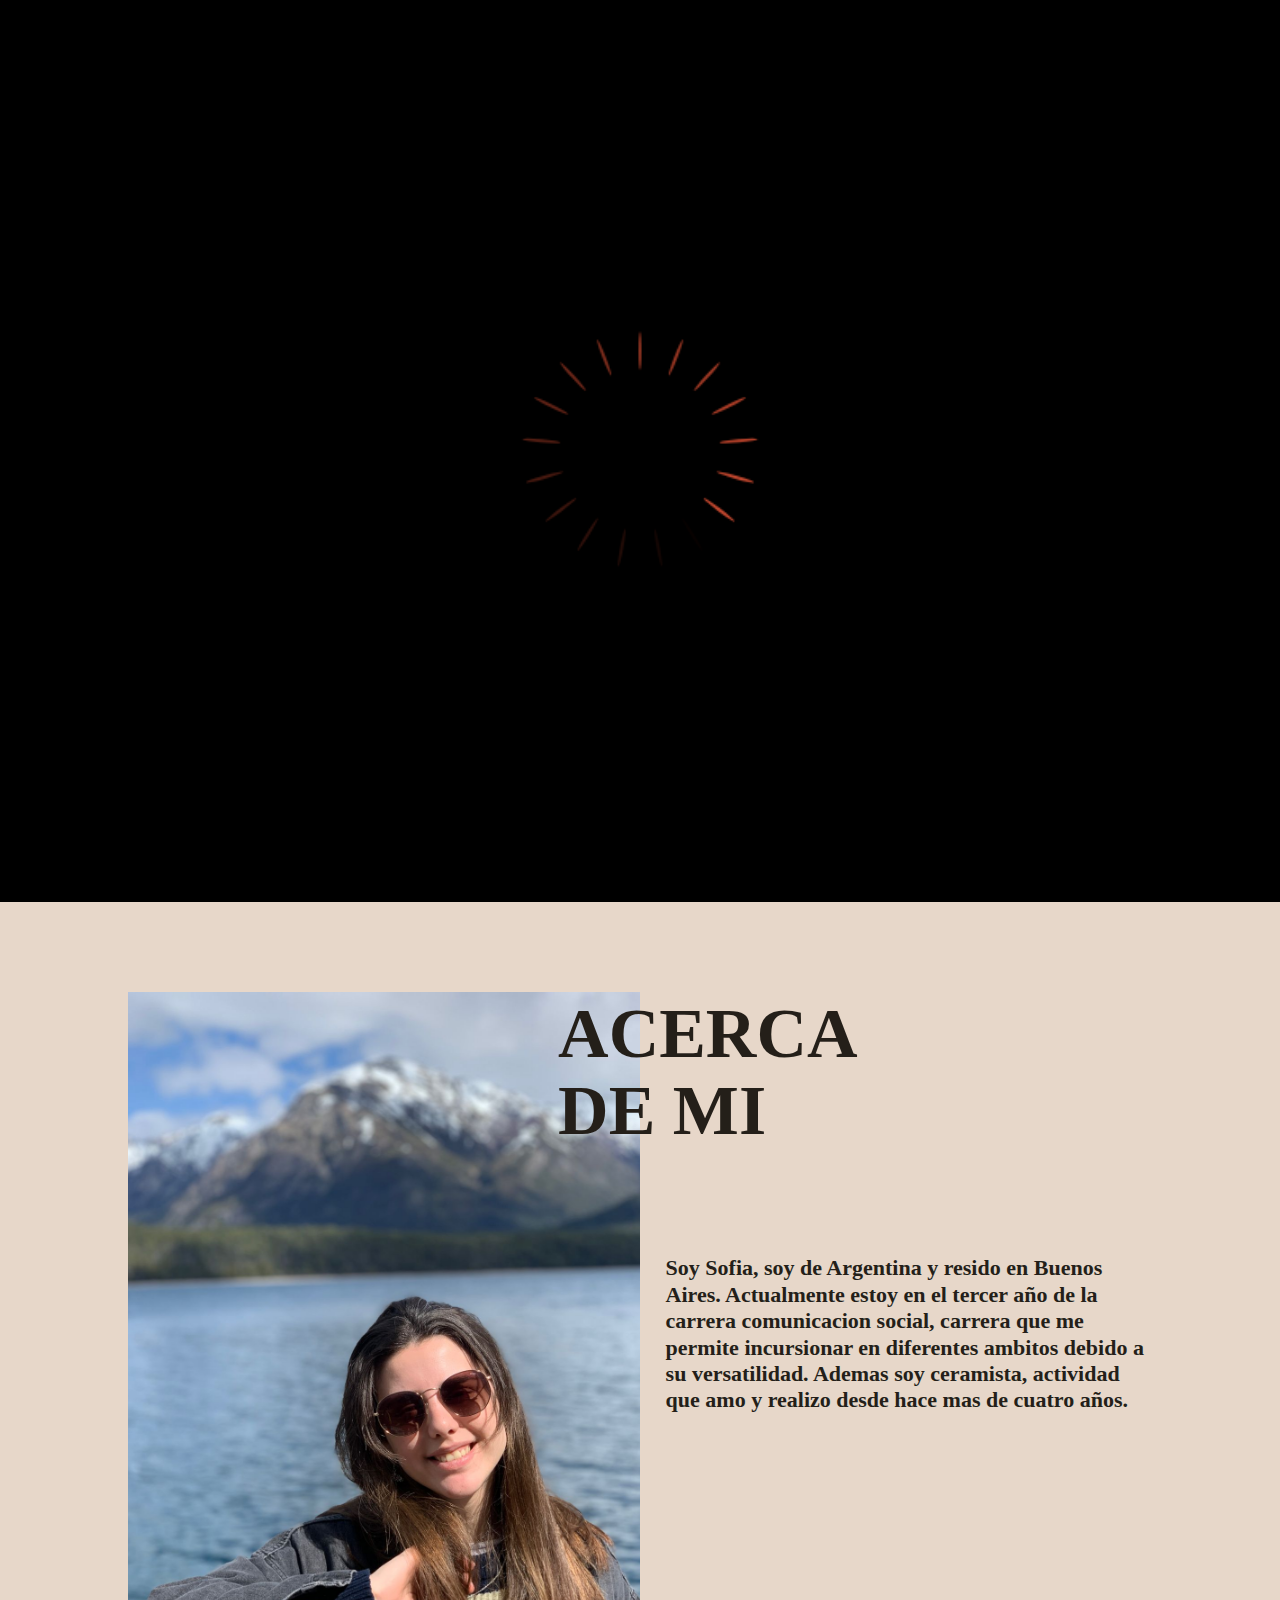
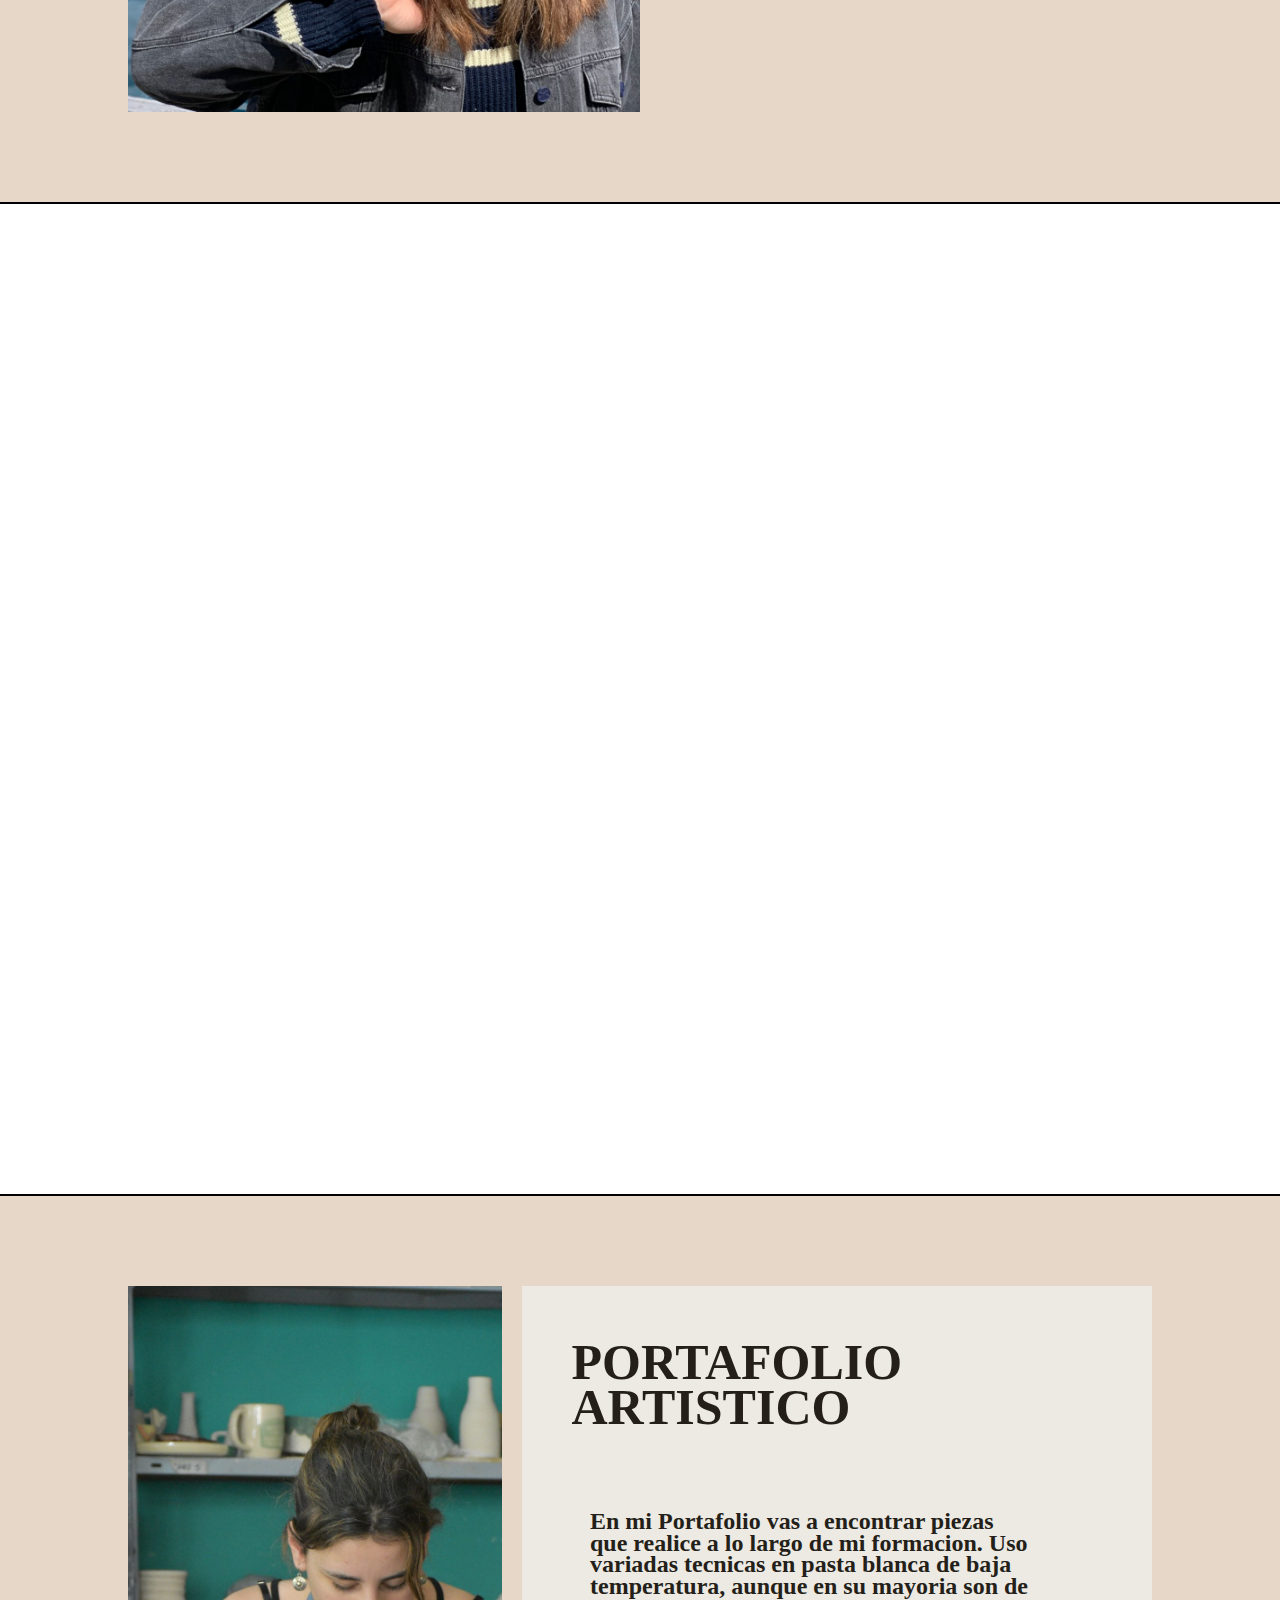
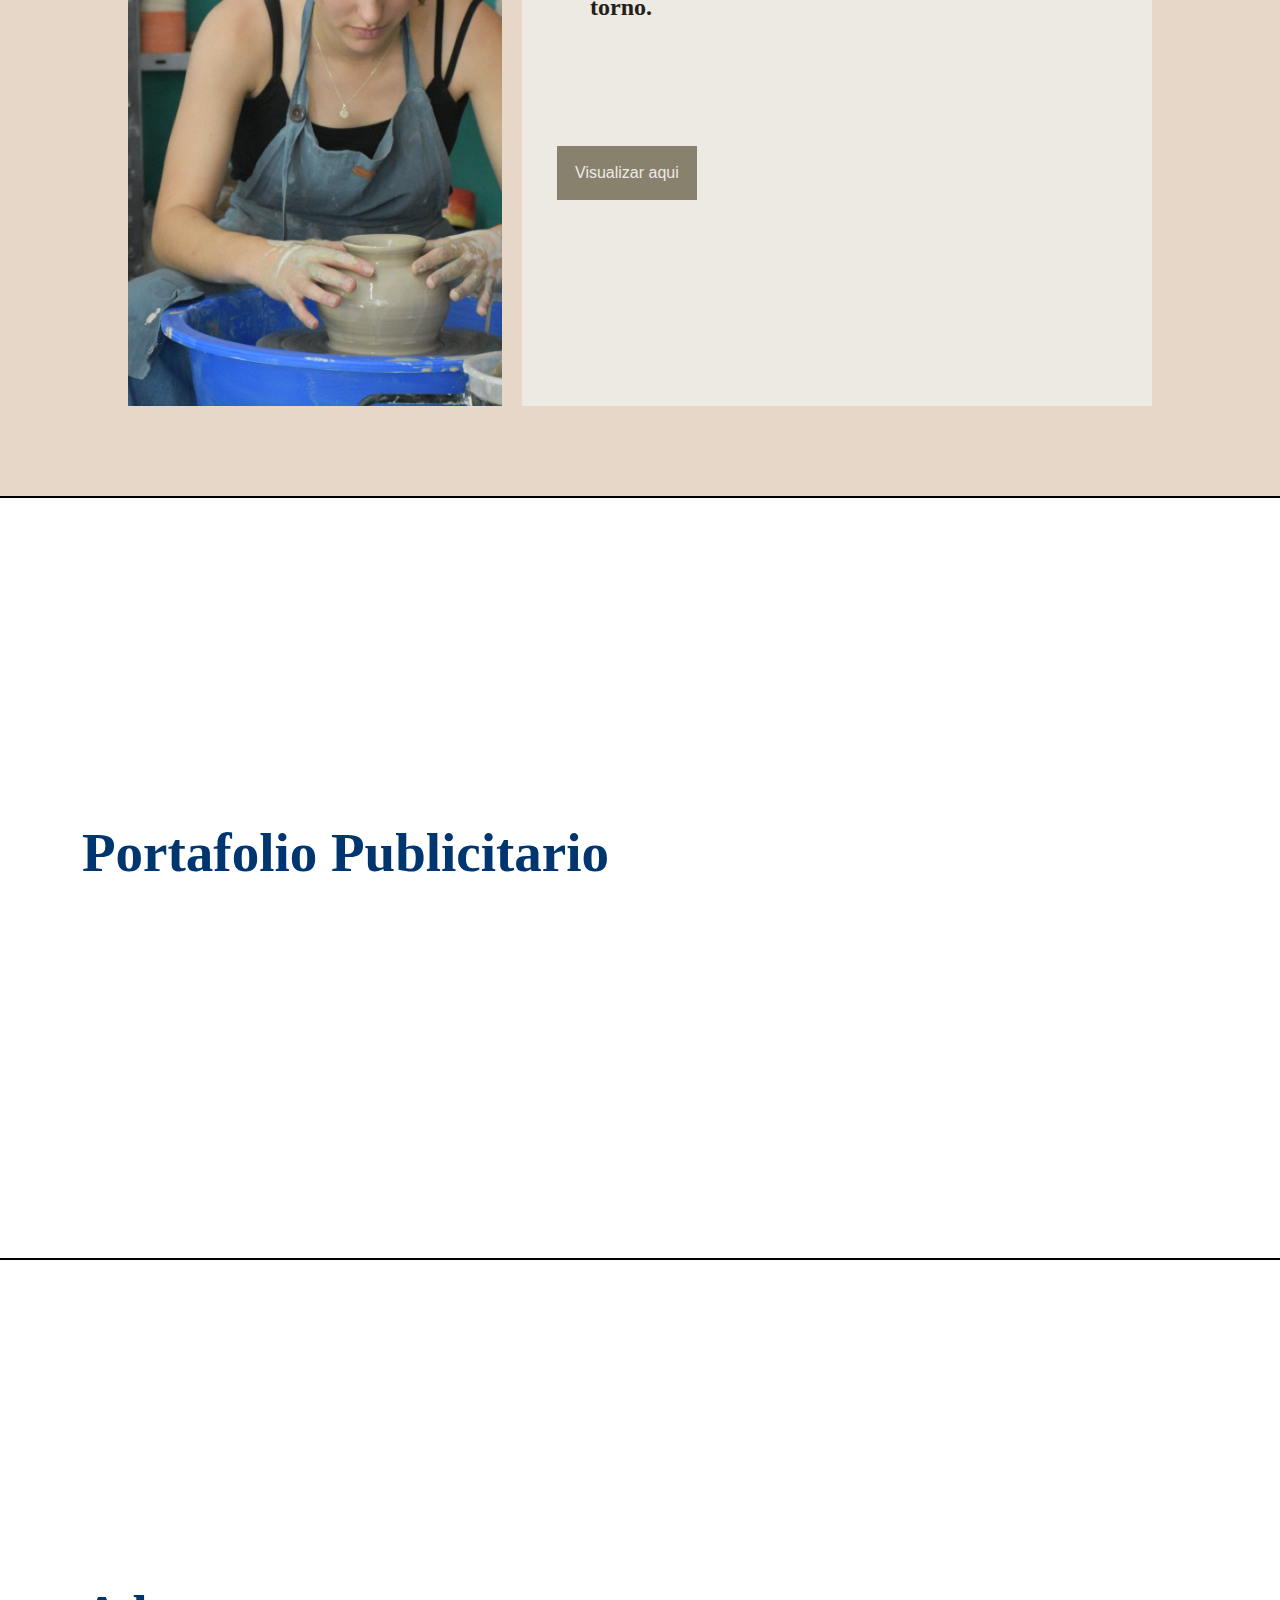
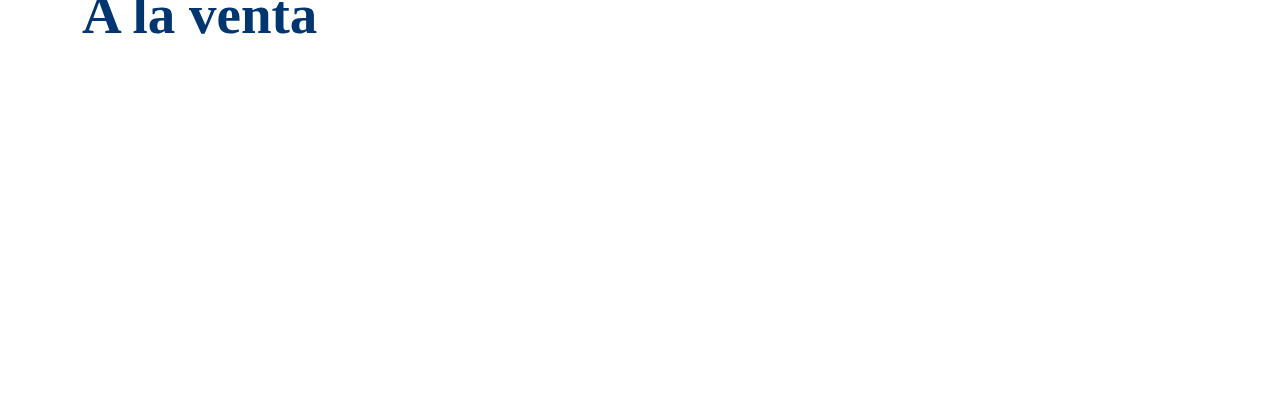
==== commit 3b55da16: "remake" ====
--- a/index.html
+++ b/index.html
@@ -18,29 +18,44 @@
         <h1 class="main-name">Sofia<h1>
         <h1 class="main-title"> Lichtenstein</h1>
     </section>
+    <hr>
 
+    <section class="about-me">
+        <h1 class="about-me-title">ACERCA DE MI</h1>
+        <h3 class="about-me-text">Soy Sofia, soy de Argentina y resido
+      en Buenos Aires. Actualmente estoy en el tercer año de la carrera
+      comunicacion social, carrera que me permite incursionar en diferentes ambitos
+      debido a su versatilidad. Ademas soy ceramista, actividad que amo y realizo
+      desde hace mas de cuatro años.</h3>
+      <div class="about-me-img"></div>
+    </section>
+    <hr>
+    <div class="imagen-separador"></div>
+    <hr>
     <section class="artistic-port">
-        <h1 class="artistic-port-title"><a href="art-port.html">Portafolio Artistico</a></h1>
+      <div class="artistic-port-cuadro">  
+        <h1 class="artistic-port-title">PORTAFOLIO ARTISTICO</h1>
+        <h3 class="artistic-port-text">En mi Portafolio vas a encontrar piezas que realice
+          a lo largo de mi formacion. Uso variadas tecnicas en pasta blanca de baja temperatura,
+          aunque en su mayoria son de torno.</h3>
+        <a href="art-port.html"><button class="artistic-port-btn">Visualizar aqui</button>
+        </a>
+      </div>
+      <div class="artistic-port-img"></div>
     </section>
+    <hr>
 
     <section class="prof-port">
         <h1 class="prof-port-title"><a href="pub-port.html">Portafolio Publicitario</a></h1>
     </section>
-
-    <section class="about-me">
-        <h1 class="about-me-title"><a href="about-me.html">Acerca de mi</a></h1>
-    </section>
+    <hr>
 
     <section class="for-sale">
         <h1 class="for-sale-title"><a href="for-sale.html">A la venta</a></h1>
     </section>
+    
 
-    <script>
-        var loader = document.getElementById("preloader");
-        window.addEventListener("load", function(){
-            loader.style.display = "none";
-        })
-    </script>
+    <script src="script.js"></script>
 
 </body>
 </html>
--- a/index.css
+++ b/index.css
@@ -9,98 +9,158 @@
 
 
 .main-header {
-    background: url(images/s-lich.jpg) center/cover;
-    height: 760px;
-    color: #9e2a2a; 
+    magin: 0;
+    padding: 0;
+    height: 100vh;
+    background-color: #BE8F6E;
+    color: #EDE9E3; 
+    display: flex;
+    flex-direction: column;
+    justify-content: center;
+    text-align: center;
+}
+
+.main-name{
+    font-size: 105px;
+    line-height: 0;
+    font-family: BlackMango, serif;
+    text-shadow: 15px 3px 1px 1px rgba(0, 0, 0, 0.5);
+}
+
+.main-title{  
+    font-size: 105px;
+    line-height: 0;
+    font-family: BlackMango, serif;
+    text-shadow: 15px 3px 1px 1px rgba(0, 0, 0, 0.5);
+}
+
+
+
+.imagen-separador{
+  background: url("images/port-arts.JPEG") center/cover;
+  height: 110vh;
+}
+
+.artistic-port {
+    background-color: #E7D7C9;
+    height: 100vh;
+    color: #241F19;
+    display: grid;
+    grid-template-rows: repeat(10, 10vh);
+    grid-template-columns: repeat(10, 1fr);
+}
+
+.artistic-port-cuadro{
+  background-color: #EDE9E3;
+  padding: 20px;
+  grid-area: 2 / 5 / 10 / 10;
+  margin-left: 10px;
+  text-align: left;
+}
+
+.artistic-port-title{
+    font-size:50px;
+    margin-left: 5%;
+    line-height: 0.9;
+    font-family: BlackMango, serif;
+    text-shadow: 15px 3px 1px 1px rgba(0, 0, 0, 0.5);
+}
+
+.artistic-port-text{
+  text-align: left;
+  padding: 48px;
+  padding-right: 100px;
+  font-size: 24px;
+  line-height: 0.9;
+  font-family: BlackMango, serif;
+}
+
+.artistic-port-btn{
+  background-color: #87816E;
+  color: #EDE9E3;
+  font-size: 16px;
+  padding: 18px;
+  margin-left: 15px;
+  margin-top: 55px;
+  border: 0;
+}
+
+.artistic-port-img{
+  background: url("images/sofi-torno.jpg") center/cover;
+  grid-area: 2 / 2 / 10 / 5;
+  margin-right: 10px
+}
+
+.prof-port {
+    background: url(images/port-prof.JPG) center/cover;
+    height: 720px;
+    color: #00366f;
     padding: 20px;
 }
 
-.main-name{
-    padding-top: 18%;
-    padding-left: 5%;
-    font-size: 105px;
-    font-family: BlackMango, serif;
-    text-shadow: 15px 3px 1px 1px rgba(0, 0, 0, 0.5);
-}
-
-.main-title{
-    padding-top: 18%;
-    padding-left: 5%;
-    font-size: 85px;
-    font-family: BlackMango, serif;
-    text-shadow: 15px 3px 1px 1px rgba(0, 0, 0, 0.5);
-}
-
-
-.artistic-port {
-    background: url(images/port-arts.JPEG) center/cover;
-    height: 720px;
-    color: #3a2a19;
-    padding: 20px;
-}
-
-.artistic-port-title{
+.prof-port-title{
 
     padding-top: 22%;
     padding-left: 5%;
     font-size: 55px;
-    font-family: BlackMango, serif;
-    text-shadow: 15px 3px 1px 1px rgba(0, 0, 0, 0.5);
-}
-
-.prof-port {
-    background: url(images/port-prof.JPG) center/cover;
+    line-height: 0.9;
+    font-family: BlackMango, serif;
+    text-shadow: 15px 3px 1px 1px rgba(0, 0, 0, 0.5);
+}
+
+.about-me {
+    background-color: #E7D7C9;
+    height: 100vh;
+    color: #241F19;
+    display: grid;
+    grid-template-rows: repeat(10, 10vh);
+    grid-template-columns: repeat(10, 1fr)
+}
+
+.about-me-title{
+    grid-area: 1 / 5 / 4 / 7;
+    padding-top: 18%;
+    padding-left: 18%;
+    font-size: 70px;
+    line-height: 1.1;
+    font-family: BlackMango, serif;
+    z-index: 1;
+}
+
+.about-me-text{
+  grid-area: 4 / 6 / 8 / 10;
+  font-size: 22px;
+  font-family: BlackMango, serif;
+  line-height: 1.2;
+  padding-left: 5%;
+  padding-top: 12%;
+}
+
+.about-me-img{
+  grid-area: 2 / 2 / 10 / 6;
+  background: url("images/s-lich.jpg") center/cover no-repeat;
+}
+
+.for-sale {
+    background: url(images/for-sale-2.jpg ) center/cover;
     height: 720px;
-    color: #3a2a19;
+    color: #00366f;
     padding: 20px;
 }
 
-.prof-port-title{
+.for-sale-title{
 
     padding-top: 22%;
     padding-left: 5%;
     font-size: 55px;
-    font-family: BlackMango, serif;
-    text-shadow: 15px 3px 1px 1px rgba(0, 0, 0, 0.5);
-}
-
-.about-me {
-    background: url(images/about-me.JPEG) center/cover;
-    height: 720px;
-    color: #3a2a19;
-    padding: 20px;
-
-}
-
-.about-me-title{
-
-    padding-top: 22%;
-    padding-left: 5%;
-    font-size: 55px;
-    font-family: BlackMango, serif;
-    text-shadow: 15px 3px 1px 1px rgba(0, 0, 0, 0.5);
-}
-
-.for-sale {
-    background: url(images/for-sale-2.jpg ) center/cover;
-    height: 720px;
-    color: #3a2a19;
-    padding: 20px;
-}
-
-.for-sale-title{
-
-    padding-top: 22%;
-    padding-left: 5%;
-    font-size: 55px;
+    line-height: 0.9;
     font-family: BlackMango, serif;
     text-shadow: 15px 3px 1px 1px rgba(0, 0, 0, 0.5);
 }
 body, html {
     margin: 0;
     padding: 0;
-  }
-
+}
 
 #preloader{
     background: #000 url(images/Spinner-2s-200px.gif) no-repeat center;
@@ -119,8 +179,8 @@
     }
 
     /* Adjust other styles as needed for mobile */
-    .artistic-port-title, .prof-port-title, .about-me-title, .for-sale-title {
-        padding-top: 10%;
+    .artistic-port-title, .prof-port-title, .for-sale-title {
+        padding-top: 18%;
         padding-left: 2%;
         font-size: 50px;
     }
@@ -135,15 +195,63 @@
         padding-left: 2%;
         font-size: 65px;
     }
+    .arrow-right {
+        margin-top: 50%;
+    }
+    
+    .about-me-title{
+      font-size: 45px;
+      grid-area: 1 / 5 / 3 / 9
+  }
+    .about-me-img{
+      grid-area: 2 / 2 / 6 / 9;
+    }
+    .about-me-text{
+    font-size: 19px;
+    grid-area: 6 / 2 / 9 / 9;
+    padding-top: 8%;
+  }
+    .artistic-port-cuadro{
+    grid-area: 6 / 2 / 10 / 10;
+    margin: 0;
+    margin-top: 10px;
+  }
+
+    .artistic-port-title{
+    padding-top: 10px;
+    font-size: 35px;
+  }
+    .artistic-port-text{
+    font-size: 15px;
+    margin: 0;
+    padding: 0;
+  }
+    .artistic-port-btn{
+    font-size: 10px;
+    margin-top: 16%;
+  }
+    .artistic-port-img{
+    grid-area: 2 / 2 / 6 / 10;
+    margin: 0;
+  }
 }
 
 a {
     text-decoration: none;
     color: inherit;
     transition: color 0.3s ease;
+    margin:0;
+    padding: 0;
   }
 
   a:hover {
-    color: #00366f;
+    color: #0650a0;
     cursor: pointer;
-  }+    margin:0;
+    padding: 0;
+  }
+
+  hr{
+    margin: 0;
+    border: 1px solid black;
+  }
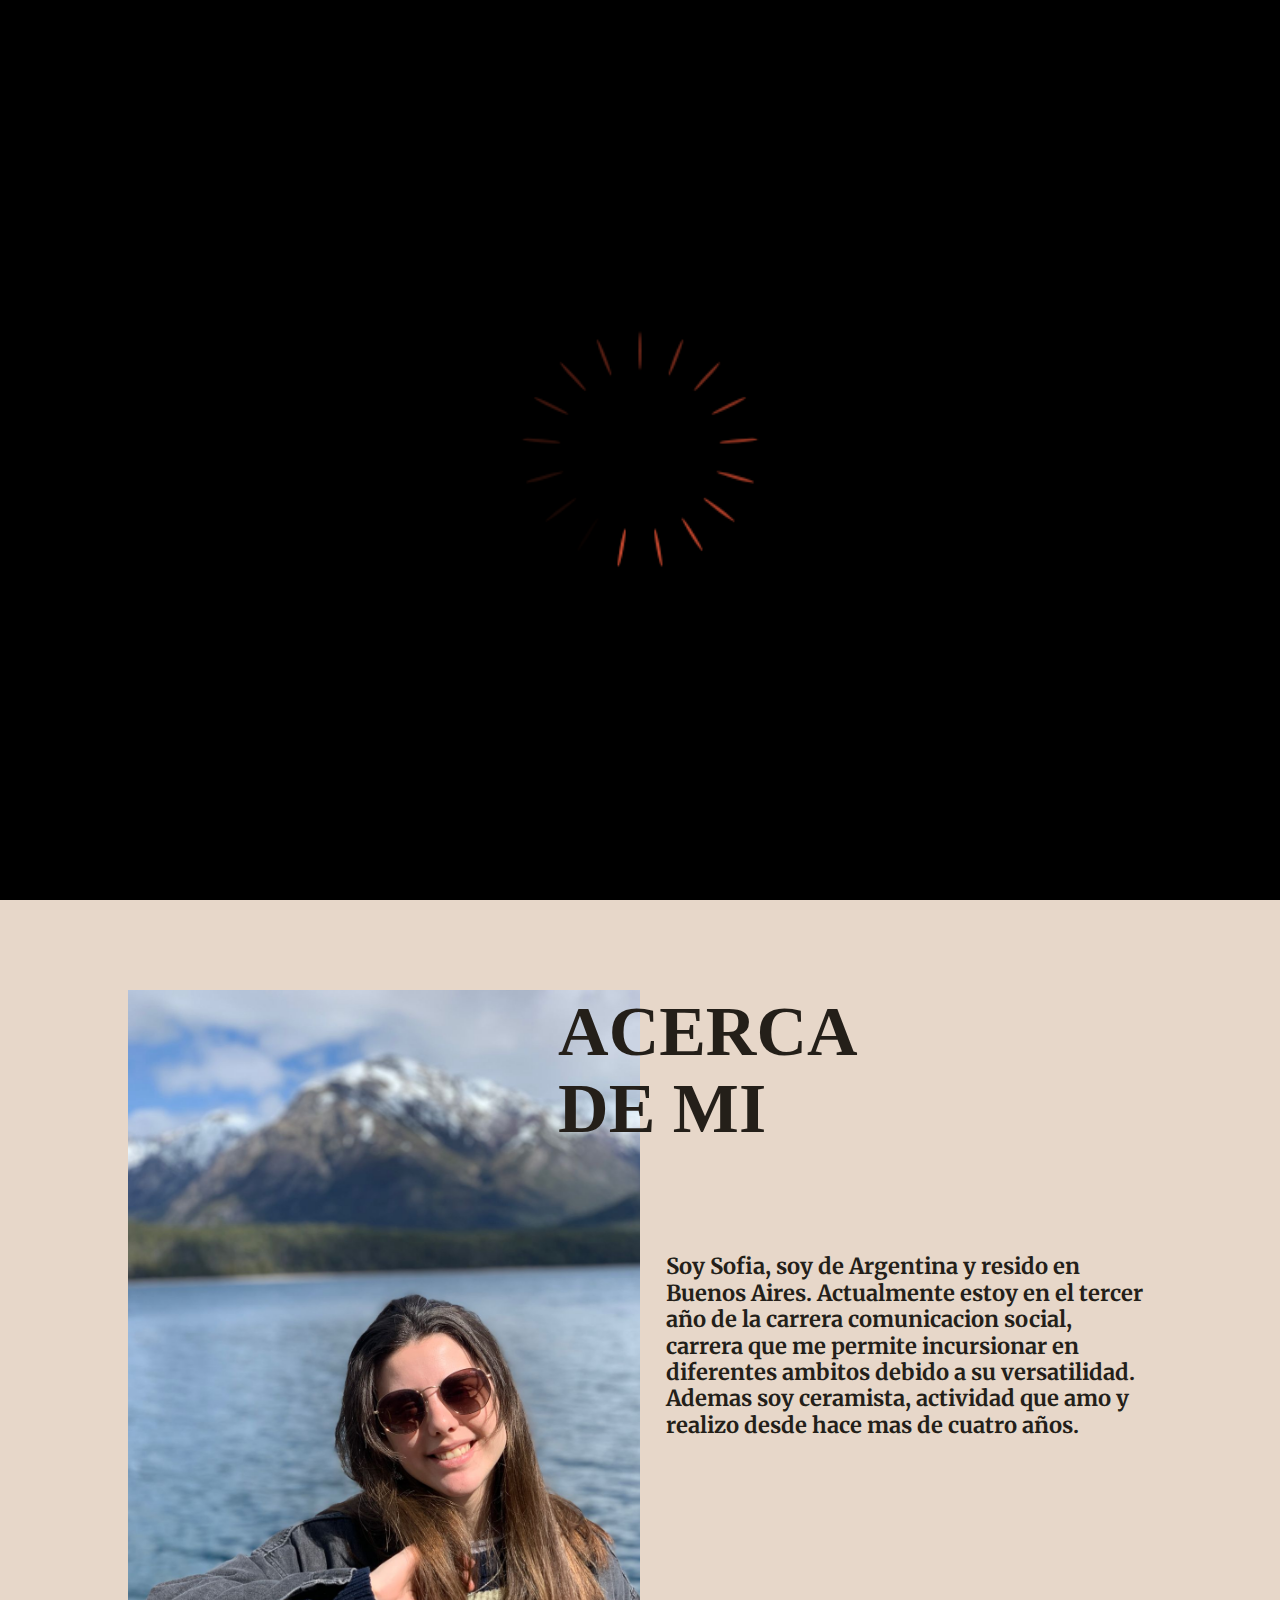
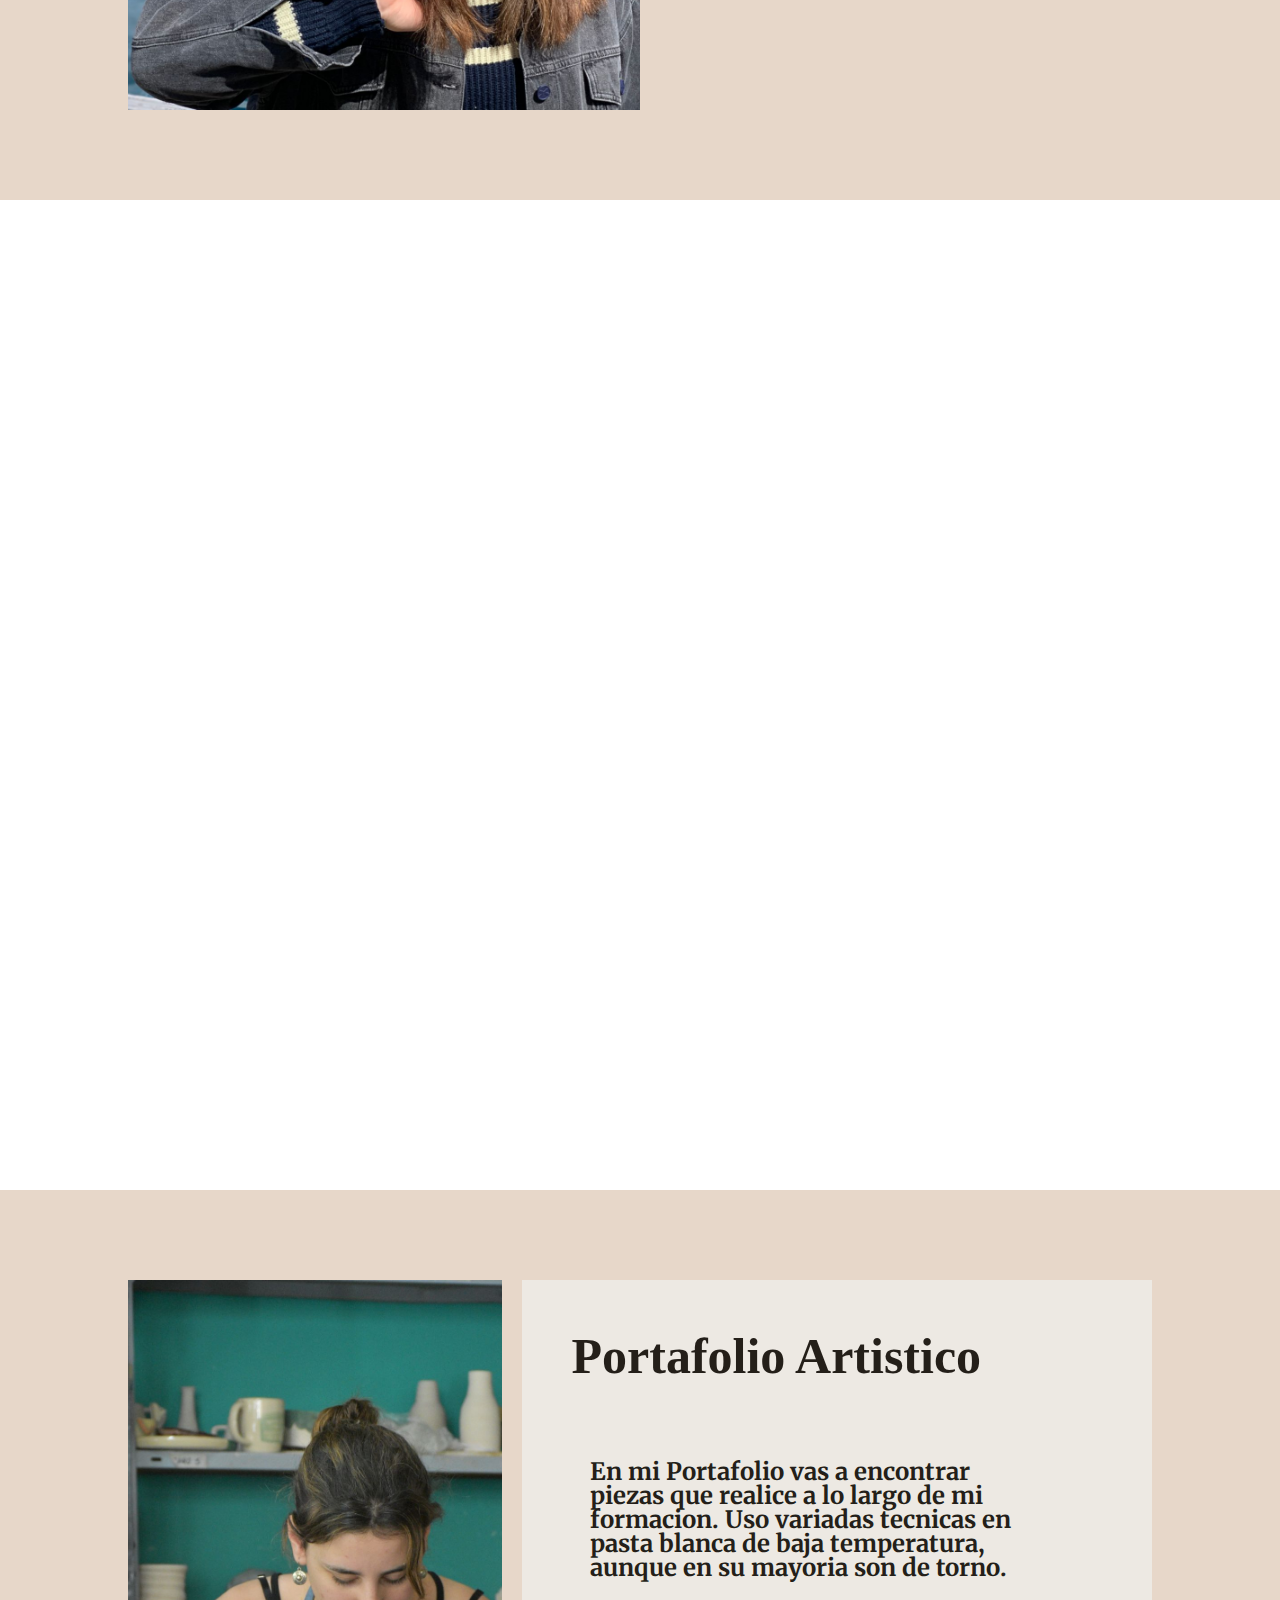
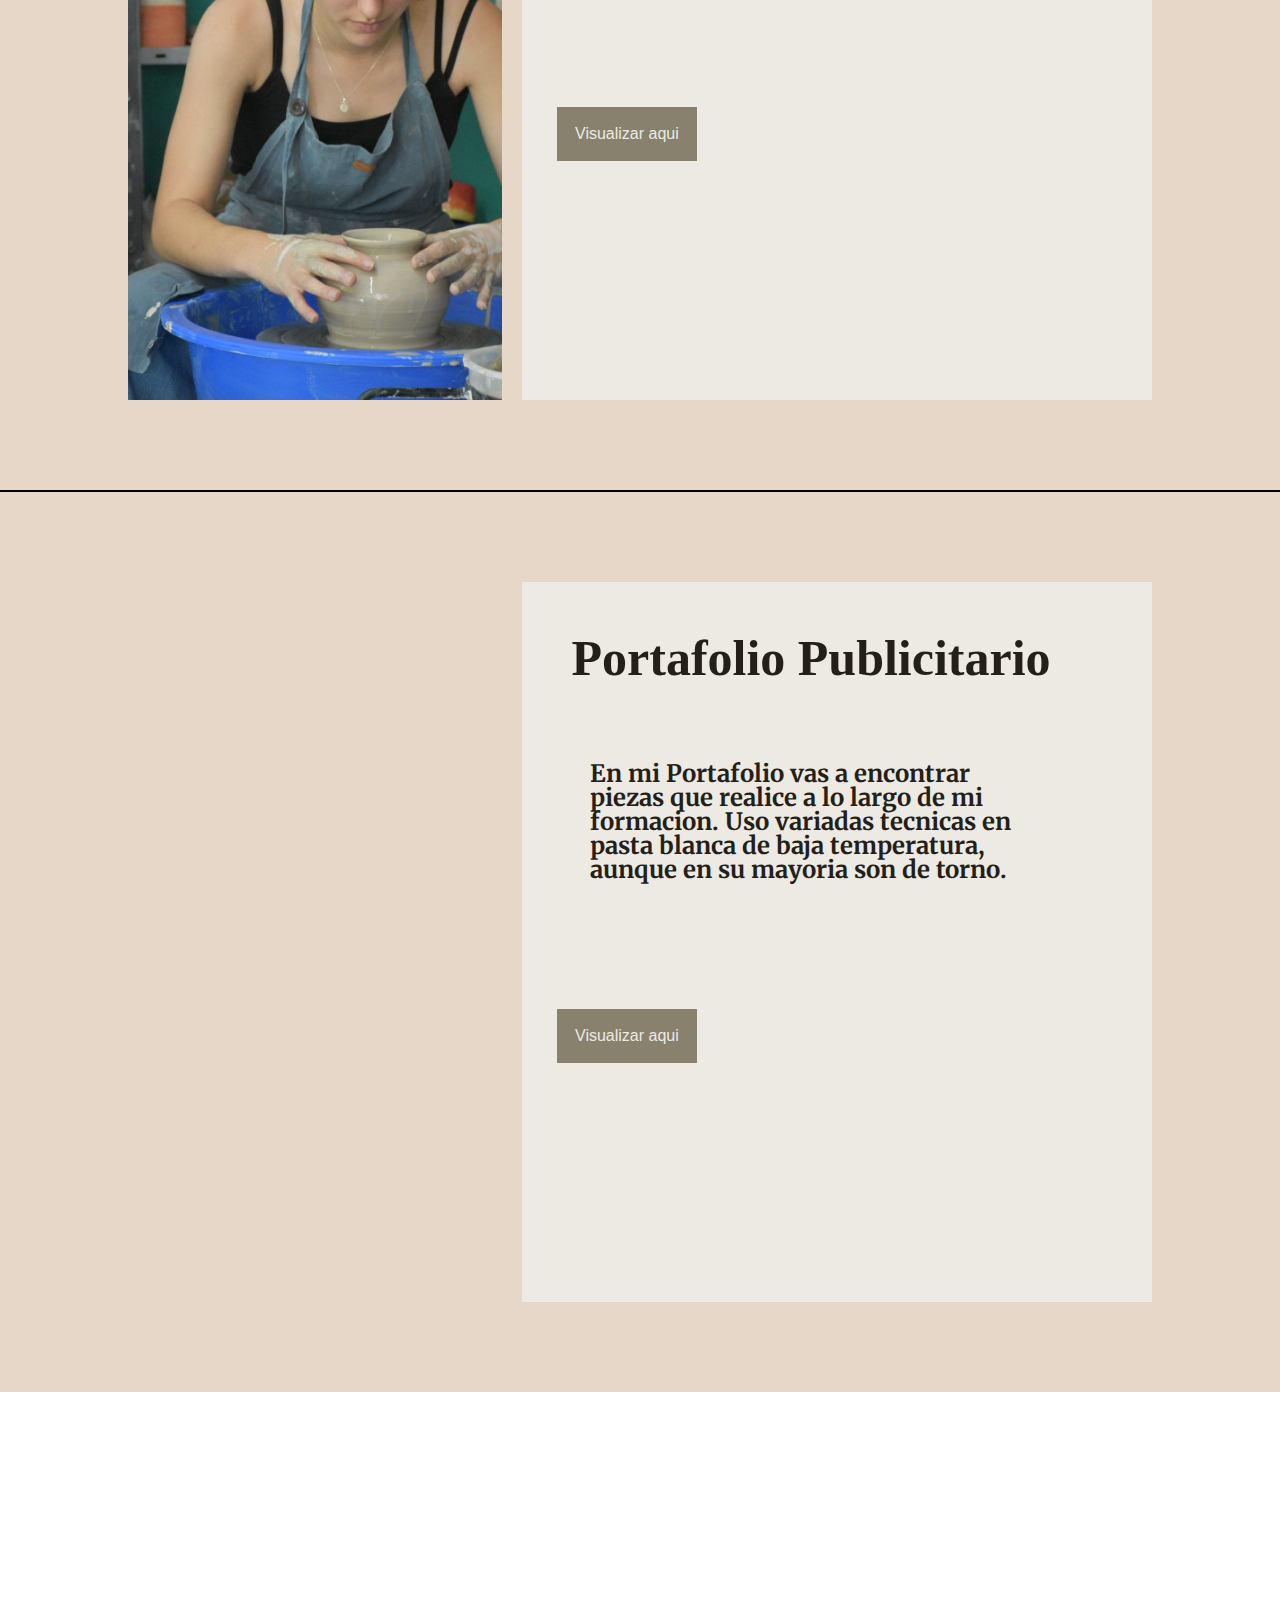
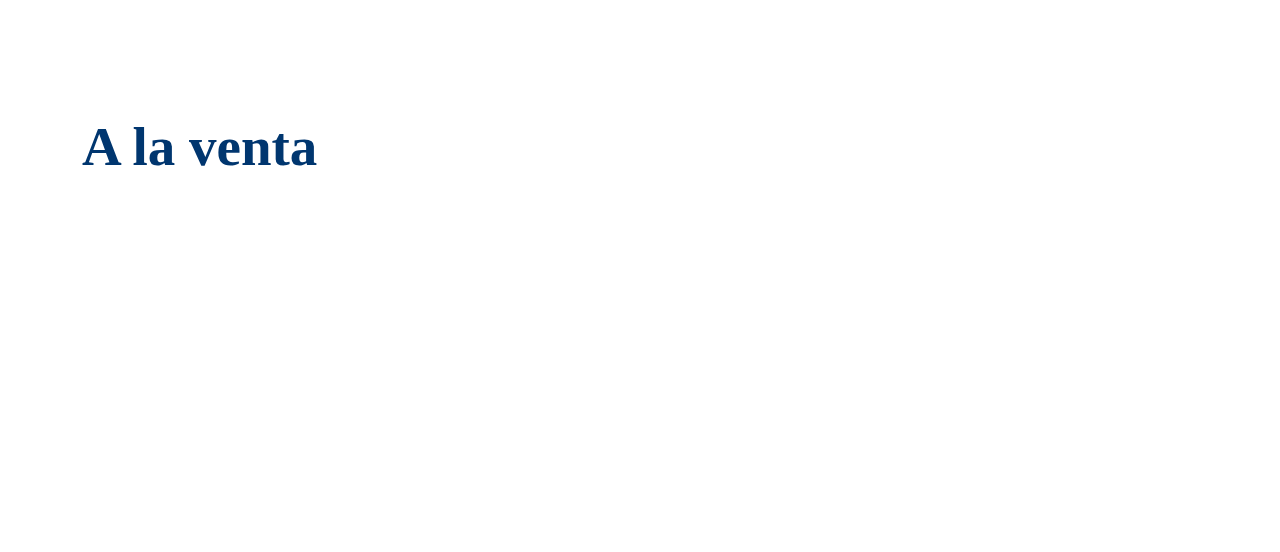
==== commit 210869e9: "." ====
--- a/index.html
+++ b/index.html
@@ -18,8 +18,7 @@
         <h1 class="main-name">Sofia<h1>
         <h1 class="main-title"> Lichtenstein</h1>
     </section>
-    <hr>
-
+    
     <section class="about-me">
         <h1 class="about-me-title">ACERCA DE MI</h1>
         <h3 class="about-me-text">Soy Sofia, soy de Argentina y resido
@@ -29,12 +28,12 @@
       desde hace mas de cuatro años.</h3>
       <div class="about-me-img"></div>
     </section>
-    <hr>
+    
     <div class="imagen-separador"></div>
-    <hr>
+    
     <section class="artistic-port">
       <div class="artistic-port-cuadro">  
-        <h1 class="artistic-port-title">PORTAFOLIO ARTISTICO</h1>
+        <h1 class="artistic-port-title">Portafolio Artistico</h1>
         <h3 class="artistic-port-text">En mi Portafolio vas a encontrar piezas que realice
           a lo largo de mi formacion. Uso variadas tecnicas en pasta blanca de baja temperatura,
           aunque en su mayoria son de torno.</h3>
@@ -43,12 +42,21 @@
       </div>
       <div class="artistic-port-img"></div>
     </section>
+    
     <hr>
 
     <section class="prof-port">
-        <h1 class="prof-port-title"><a href="pub-port.html">Portafolio Publicitario</a></h1>
+      <div class="prof-port-cuadro">  
+        <h1 class="prof-port-title">Portafolio Publicitario</h1>
+        <h3 class="prof-port-text">En mi Portafolio vas a encontrar piezas que realice
+          a lo largo de mi formacion. Uso variadas tecnicas en pasta blanca de baja temperatura,
+          aunque en su mayoria son de torno.</h3>
+        <a href="pub-port.html"><button class="prof-port-btn">Visualizar aqui</button>
+        </a>
+      </div>
+      <div class="prof-port-img"></div>
     </section>
-    <hr>
+    
 
     <section class="for-sale">
         <h1 class="for-sale-title"><a href="for-sale.html">A la venta</a></h1>
--- a/index.css
+++ b/index.css
@@ -25,9 +25,10 @@
     line-height: 0;
     font-family: BlackMango, serif;
     text-shadow: 15px 3px 1px 1px rgba(0, 0, 0, 0.5);
-}
-
-.main-title{  
+    margin-bottom: 0;
+}
+
+.main-title{
     font-size: 105px;
     line-height: 0;
     font-family: BlackMango, serif;
@@ -71,8 +72,8 @@
   padding: 48px;
   padding-right: 100px;
   font-size: 24px;
-  line-height: 0.9;
-  font-family: BlackMango, serif;
+  line-height: 1;
+  font-family: Merriweather, serif;
 }
 
 .artistic-port-btn{
@@ -92,20 +93,53 @@
 }
 
 .prof-port {
-    background: url(images/port-prof.JPG) center/cover;
-    height: 720px;
-    color: #00366f;
-    padding: 20px;
+  background-color: #E7D7C9;
+  height: 100vh;
+  color: #241F19;
+  display: grid;
+  grid-template-rows: repeat(10, 10vh);
+  grid-template-columns: repeat(10, 1fr);
+}
+
+.prof-port-cuadro{
+background-color: #EDE9E3;
+padding: 20px;
+grid-area: 2 / 5 / 10 / 10;
+margin-left: 10px;
+text-align: left;
 }
 
 .prof-port-title{
-
-    padding-top: 22%;
-    padding-left: 5%;
-    font-size: 55px;
-    line-height: 0.9;
-    font-family: BlackMango, serif;
-    text-shadow: 15px 3px 1px 1px rgba(0, 0, 0, 0.5);
+  font-size:50px;
+  margin-left: 5%;
+  line-height: 0.9;
+  font-family: BlackMango, serif;
+  text-shadow: 15px 3px 1px 1px rgba(0, 0, 0, 0.5);
+}
+
+.prof-port-text{
+text-align: left;
+padding: 48px;
+padding-right: 100px;
+font-size: 24px;
+line-height: 1;
+font-family: Merriweather, serif;
+}
+
+.prof-port-btn{
+background-color: #87816E;
+color: #EDE9E3;
+font-size: 16px;
+padding: 18px;
+margin-left: 15px;
+margin-top: 55px;
+border: 0;
+}
+
+.prof-port-img{
+background: url("images/port-prof.JPG") center/cover;
+grid-area: 2 / 2 / 10 / 5;
+margin-right: 10px
 }
 
 .about-me {
@@ -130,7 +164,7 @@
 .about-me-text{
   grid-area: 4 / 6 / 8 / 10;
   font-size: 22px;
-  font-family: BlackMango, serif;
+  font-family: Merriweather, serif;
   line-height: 1.2;
   padding-left: 5%;
   padding-top: 12%;
@@ -200,7 +234,7 @@
     }
     
     .about-me-title{
-      font-size: 45px;
+      font-size: 40px;
       grid-area: 1 / 5 / 3 / 9
   }
     .about-me-img{
@@ -212,13 +246,15 @@
     padding-top: 8%;
   }
     .artistic-port-cuadro{
-    grid-area: 6 / 2 / 10 / 10;
+    grid-area: 6 / 2 / 11 / 10;
     margin: 0;
     margin-top: 10px;
+    margin-bottom: 15px;
   }
 
     .artistic-port-title{
-    padding-top: 10px;
+    padding-top: 1px;
+    margin-top: 0;
     font-size: 35px;
   }
     .artistic-port-text{
@@ -228,12 +264,47 @@
   }
     .artistic-port-btn{
     font-size: 10px;
-    margin-top: 16%;
+    margin-top: 20px;
   }
     .artistic-port-img{
-    grid-area: 2 / 2 / 6 / 10;
-    margin: 0;
-  }
+    grid-area: 1 / 2 / 6 / 10;
+    margin: 0;
+    margin-top: 15px;
+  }
+
+  .prof-port-cuadro{
+    grid-area: 6 / 2 / 11 / 10;
+    margin: 0;
+    margin-top: 10px;
+    margin-bottom: 15px;
+  }
+
+  .prof-port-title{
+    padding-top: 1px;
+    margin-top: 0;
+    font-size: 35px;
+  }
+  .prof-port-text{
+    font-size: 15px;
+    margin: 0;
+    padding: 0;
+  }
+  .prof-port-btn{
+    font-size: 10px;
+    margin-top: 20px;
+  }
+  .prof-port-img{
+    grid-area: 1 / 2 / 6 / 10;
+    margin: 0;
+    margin-top: 15px;
+  }
+  
+  
+  .imagen-separador{
+    height: 40vh;
+
+  }
+
 }
 
 a {
@@ -251,6 +322,7 @@
     padding: 0;
   }
 
+
   hr{
     margin: 0;
     border: 1px solid black;
